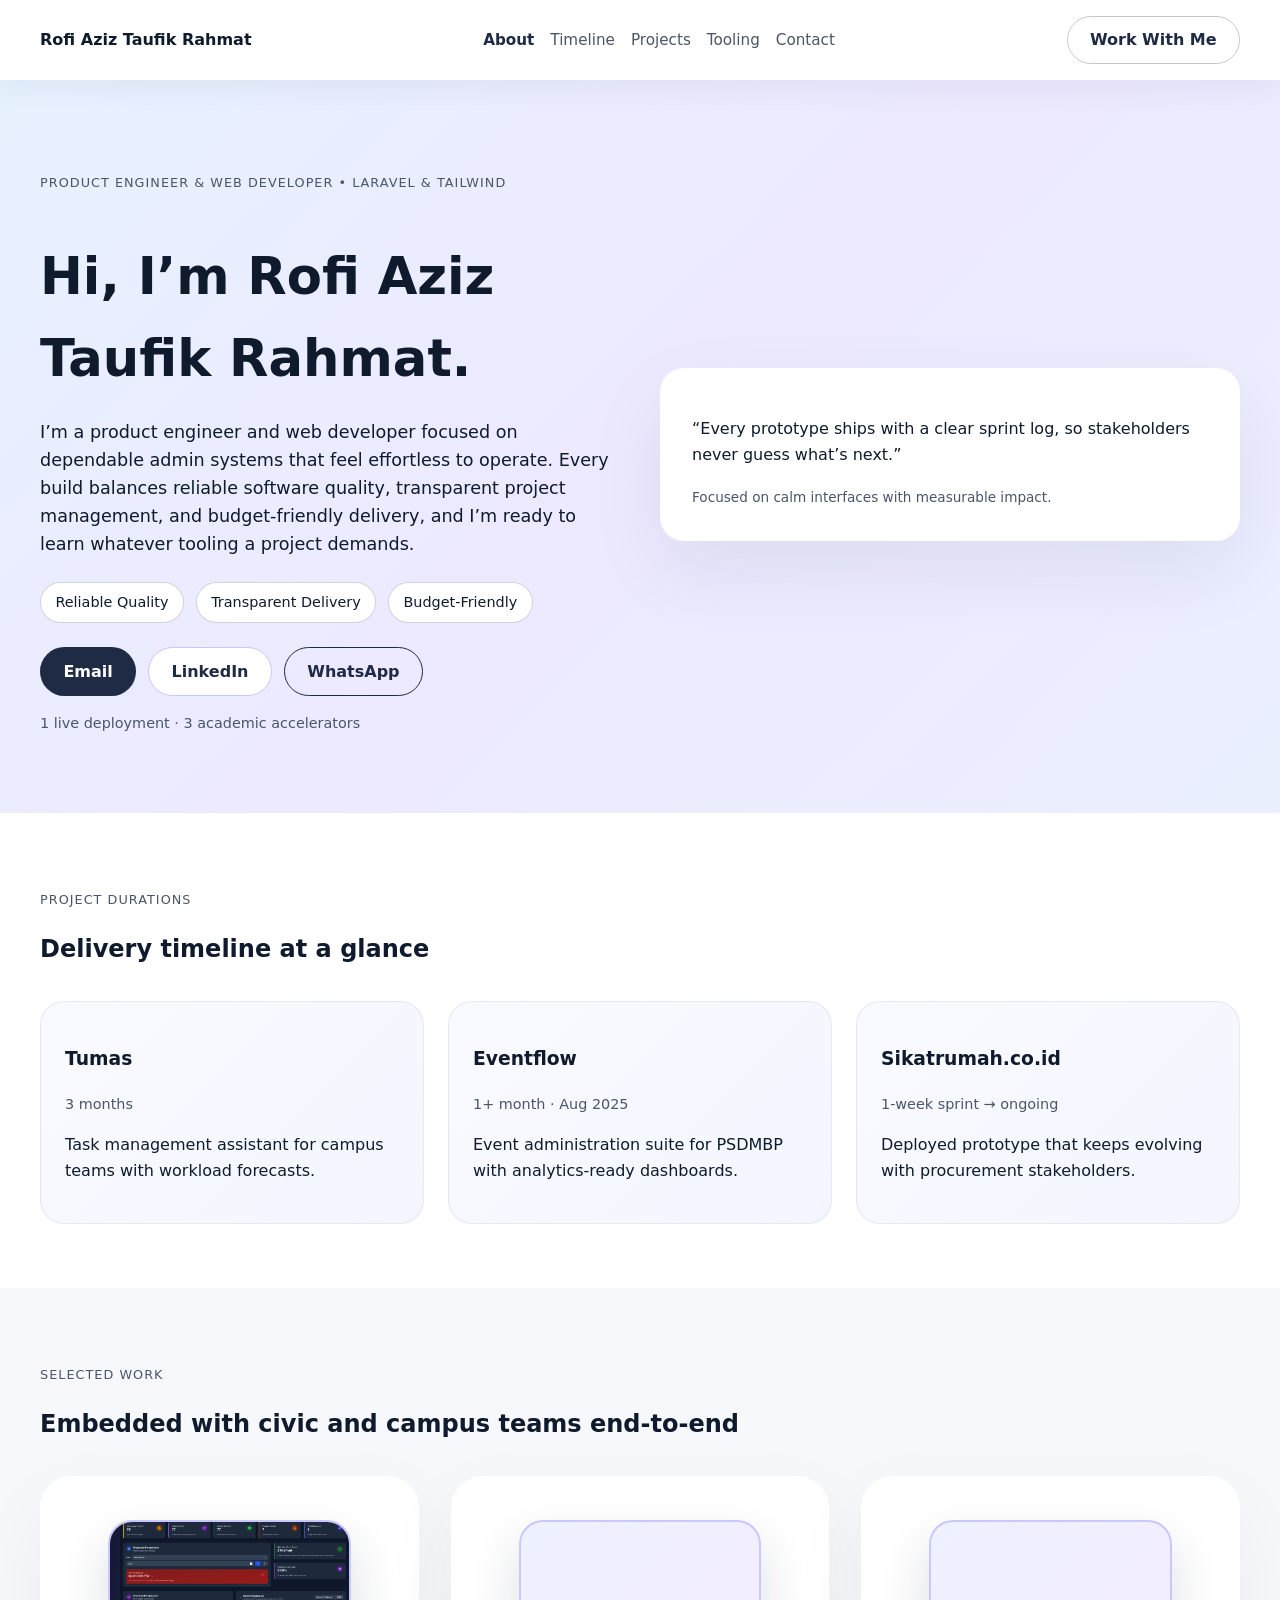
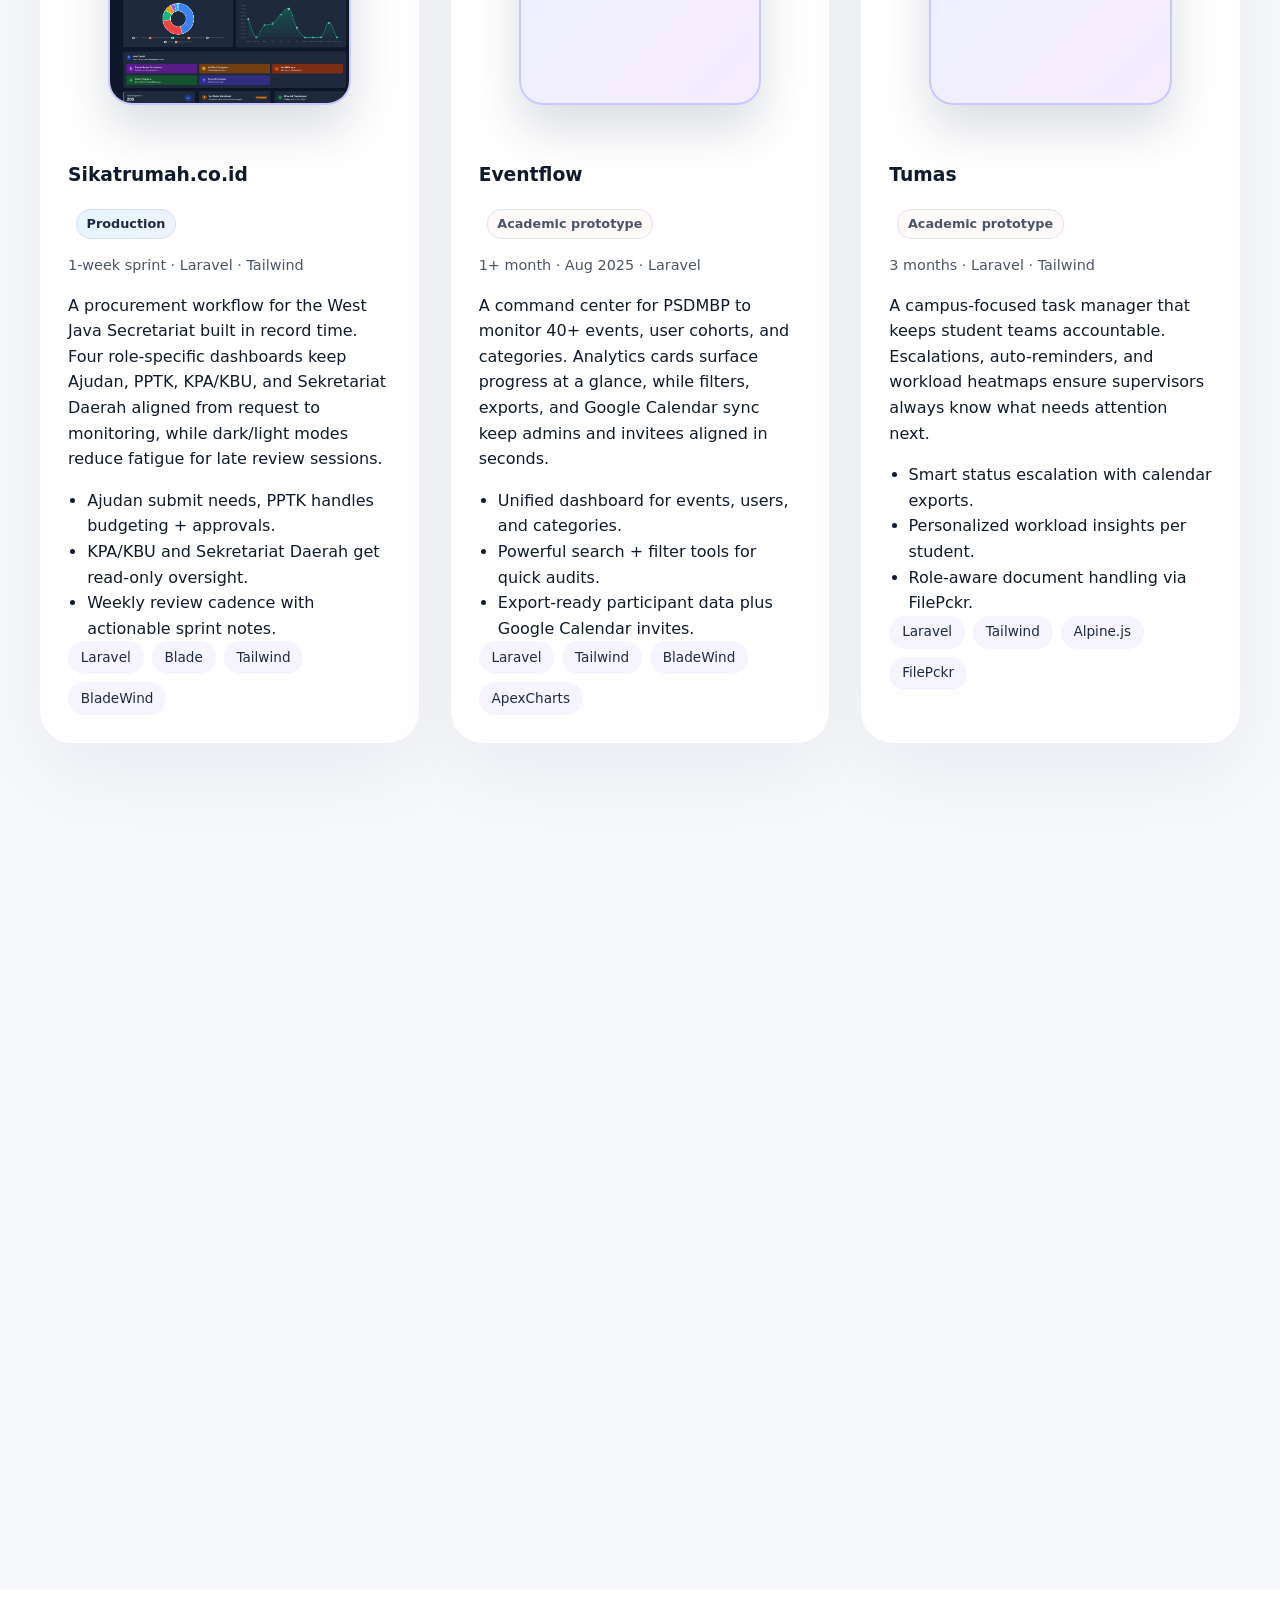
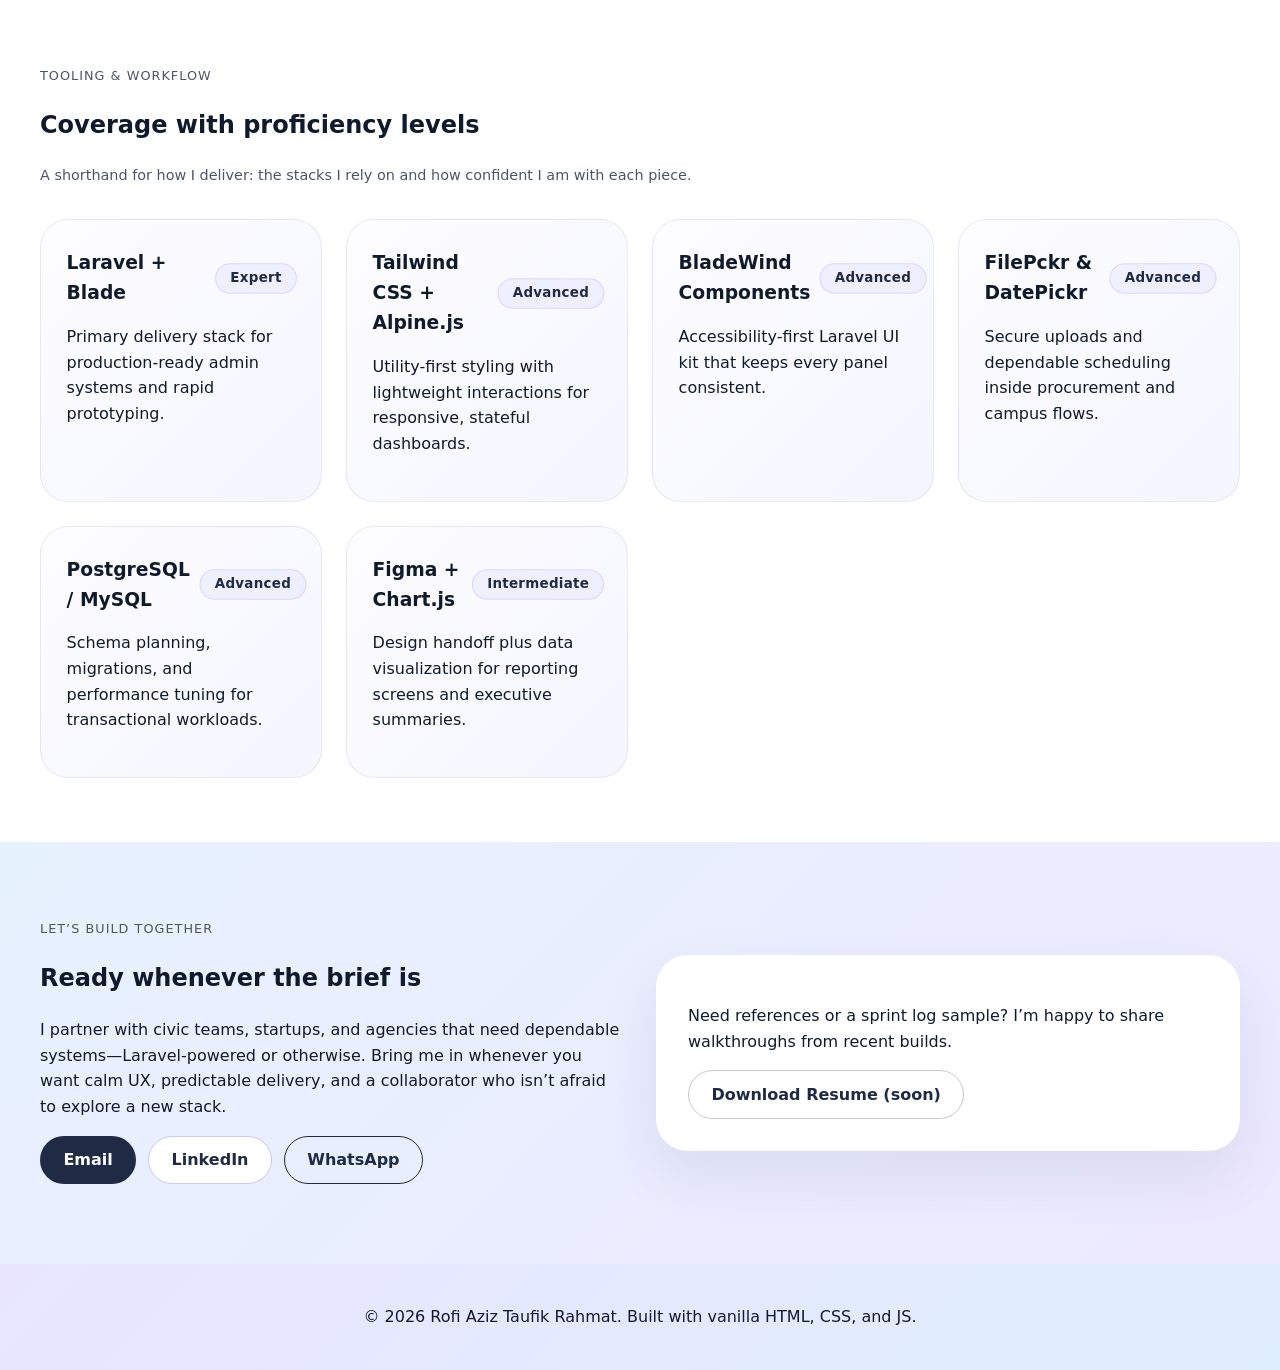
==== index.html @ 77cdb07a "chore: initial site commit (static portfolio)" ====
<!DOCTYPE html>
<html lang="en">
  <head>
    <meta charset="UTF-8" />
    <meta name="viewport" content="width=device-width, initial-scale=1.0" />
    <meta
      name="description"
      content="Rofi Aziz Taufik Rahmat builds reliable Laravel-based admin systems with transparent project management and budget-friendly delivery."
    />
    <meta
      property="og:title"
      content="Rofi Aziz Taufik Rahmat | Product Engineer"
    />
    <meta
      property="og:description"
      content="Reliable software quality, transparent project management, and budget-friendly delivery."
    />
    <meta property="og:type" content="website" />
    <title>Rofi Aziz Taufik Rahmat | Product Engineer</title>
    <link rel="stylesheet" href="styles/main.css" />
    <!-- Inline SVG favicon to avoid 404s and provide a small branded icon -->
    <link
      rel="icon"
      href="data:image/svg+xml,%3Csvg xmlns='http://www.w3.org/2000/svg' viewBox='0 0 100 100'%3E%3Crect fill='%23e7f2ff' width='100' height='100' rx='16'/%3E%3Ccircle cx='30' cy='30' r='12' fill='%23c8c6ff'/%3E%3Ccircle cx='70' cy='60' r='18' fill='%23f1fbff'/%3E%3C/svg%3E"
    />
  </head>
  <body>
    <div id="progress" aria-hidden="true"></div>
    <a class="skip-link" href="#about">Skip to content</a>
    <header class="site-header">
      <div class="container">
        <div class="logo">Rofi Aziz Taufik Rahmat</div>
        <nav class="nav" aria-label="Primary">
          <a href="#about">About</a>
          <a href="#timeline">Timeline</a>
          <a href="#projects">Projects</a>
          <a href="#tooling">Tooling</a>
          <a href="#contact">Contact</a>
        </nav>
        <a class="btn ghost" href="#contact">Work With Me</a>
      </div>
    </header>

    <main>
      <section id="about" class="hero">
        <div class="container hero__grid">
          <div>
            <p class="eyebrow">
              Product Engineer & Web Developer • Laravel & Tailwind
            </p>
            <h1>Hi, I’m Rofi Aziz Taufik Rahmat.</h1>
            <p class="lead">
              I’m a product engineer and web developer focused on dependable
              admin systems that feel effortless to operate. Every build
              balances reliable software quality, transparent project
              management, and budget-friendly delivery, and I’m ready to learn
              whatever tooling a project demands.
            </p>
            <div class="hero__badges" aria-label="Core value badges">
              <span>Reliable Quality</span>
              <span>Transparent Delivery</span>
              <span>Budget-Friendly</span>
            </div>
            <div class="cta-row">
              <a class="btn primary" href="mailto:rofiaziztaufikr@gmail.com"
                >Email</a
              >
              <a
                class="btn secondary"
                href="https://www.linkedin.com/in/rofi-aziz-taufik-rahmat-30b381306"
                target="_blank"
                rel="noreferrer"
                >LinkedIn</a
              >
              <a
                class="btn outline"
                href="https://wa.me/628882265329"
                target="_blank"
                rel="noreferrer"
                >WhatsApp</a
              >
            </div>
            <p class="micro">1 live deployment · 3 academic accelerators</p>
          </div>
          <div class="quote-card">
            <p>
              “Every prototype ships with a clear sprint log, so stakeholders
              never guess what’s next.”
            </p>
            <span class="quote-card__meta"
              >Focused on calm interfaces with measurable impact.</span
            >
          </div>
        </div>
      </section>

      <section id="timeline" class="timeline">
        <div class="container">
          <div class="section-heading">
            <p class="eyebrow">Project Durations</p>
            <h2>Delivery timeline at a glance</h2>
          </div>
          <div class="timeline__grid">
            <article class="reveal">
              <h3>Tumas</h3>
              <p class="meta">3 months</p>
              <p>
                Task management assistant for campus teams with workload
                forecasts.
              </p>
            </article>
            <article class="reveal">
              <h3>Eventflow</h3>
              <p class="meta">1+ month · Aug 2025</p>
              <p>
                Event administration suite for PSDMBP with analytics-ready
                dashboards.
              </p>
            </article>
            <article class="reveal">
              <h3>Sikatrumah.co.id</h3>
              <p class="meta">1-week sprint → ongoing</p>
              <p>
                Deployed prototype that keeps evolving with procurement
                stakeholders.
              </p>
            </article>
          </div>
        </div>
      </section>

      <section id="projects" class="projects">
        <div class="container">
          <div class="section-heading">
            <p class="eyebrow">Selected Work</p>
            <h2>Embedded with civic and campus teams end-to-end</h2>
          </div>

          <div class="projects__grid">
            <article class="project-card reveal">
              <a
                class="project-card__media-link"
                href="assets/dashboard_PPTK.png"
                data-filename="dashboard_PPTK.png"
                target="_blank"
                rel="noreferrer"
                aria-label="Open full Sikatrumah dashboard screenshot"
              >
                <figure class="project-card__media">
                  <img
                    loading="lazy"
                    decoding="async"
                    src="assets/dashboard_PPTK.png"
                    data-filename="dashboard_PPTK.png"
                    alt="Sikatrumah PPTK dashboard"
                  />
                </figure>
              </a>
              <div>
                <h3>Sikatrumah.co.id</h3>
                <span class="project__type project__type--prod"
                  >Production</span
                >
                <p class="meta">1-week sprint · Laravel · Tailwind</p>
                <p>
                  A procurement workflow for the West Java Secretariat built in
                  record time. Four role-specific dashboards keep Ajudan, PPTK,
                  KPA/KBU, and Sekretariat Daerah aligned from request to
                  monitoring, while dark/light modes reduce fatigue for late
                  review sessions.
                </p>
                <ul>
                  <li>
                    Ajudan submit needs, PPTK handles budgeting + approvals.
                  </li>
                  <li>
                    KPA/KBU and Sekretariat Daerah get read-only oversight.
                  </li>
                  <li>Weekly review cadence with actionable sprint notes.</li>
                </ul>
                <div class="badge-row" aria-label="Tech stack">
                  <span>Laravel</span>
                  <span>Blade</span>
                  <span>Tailwind</span>
                  <span>BladeWind</span>
                </div>
              </div>
            </article>

            <article class="project-card reveal">
              <a
                class="project-card__media-link"
                href="assets/dashboard_event_management.png"
                data-filename="dashboard_event_management.png"
                target="_blank"
                rel="noreferrer"
                aria-label="Open full Eventflow dashboard screenshot"
              >
                <figure class="project-card__media">
                  <img
                    loading="lazy"
                    decoding="async"
                    src="assets/dashboard_event_management.png"
                    data-filename="dashboard_event_management.png"
                    alt="Eventflow management dashboard"
                  />
                </figure>
              </a>
              <div>
                <h3>Eventflow</h3>
                <span class="project__type project__type--academic"
                  >Academic prototype</span
                >
                <p class="meta">1+ month · Aug 2025 · Laravel</p>
                <p>
                  A command center for PSDMBP to monitor 40+ events, user
                  cohorts, and categories. Analytics cards surface progress at a
                  glance, while filters, exports, and Google Calendar sync keep
                  admins and invitees aligned in seconds.
                </p>
                <ul>
                  <li>Unified dashboard for events, users, and categories.</li>
                  <li>Powerful search + filter tools for quick audits.</li>
                  <li>
                    Export-ready participant data plus Google Calendar invites.
                  </li>
                </ul>
                <div class="badge-row" aria-label="Tech stack">
                  <span>Laravel</span>
                  <span>Tailwind</span>
                  <span>BladeWind</span>
                  <span>ApexCharts</span>
                </div>
              </div>
            </article>

            <article class="project-card reveal">
              <a
                class="project-card__media-link"
                href="assets/dashboard_tumas.png"
                data-filename="dashboard_tumas.png"
                target="_blank"
                rel="noreferrer"
                aria-label="Open full Tumas board screenshot"
              >
                <figure class="project-card__media">
                  <img
                    loading="lazy"
                    decoding="async"
                    src="assets/dashboard_tumas.png"
                    data-filename="dashboard_tumas.png"
                    alt="Tumas task board"
                  />
                </figure>
              </a>
              <div>
                <h3>Tumas</h3>
                <span class="project__type project__type--academic"
                  >Academic prototype</span
                >
                <p class="meta">3 months · Laravel · Tailwind</p>
                <p>
                  A campus-focused task manager that keeps student teams
                  accountable. Escalations, auto-reminders, and workload
                  heatmaps ensure supervisors always know what needs attention
                  next.
                </p>
                <ul>
                  <li>Smart status escalation with calendar exports.</li>
                  <li>Personalized workload insights per student.</li>
                  <li>Role-aware document handling via FilePckr.</li>
                </ul>
                <div class="badge-row" aria-label="Tech stack">
                  <span>Laravel</span>
                  <span>Tailwind</span>
                  <span>Alpine.js</span>
                  <span>FilePckr</span>
                </div>
              </div>
            </article>

            <article class="project-card reveal">
              <a
                class="project-card__media-link"
                href="assets/halaman-home-Kaloriku.png"
                data-filename="halaman-home-Kaloriku.png"
                target="_blank"
                rel="noreferrer"
                aria-label="Open full Kaloriku overview screenshot"
              >
                <figure class="project-card__media">
                  <img
                    loading="lazy"
                    decoding="async"
                    src="assets/halaman-home-Kaloriku.png"
                    data-filename="halaman-home-Kaloriku.png"
                    alt="Kaloriku intake overview"
                  />
                </figure>
              </a>
              <div>
                <h3>Kaloriku</h3>
                <span class="project__type project__type--academic"
                  >Academic prototype</span
                >
                <p class="meta">Academic prototype · Bootstrap</p>
                <p>
                  A lightweight calorie tracker dedicated to student athletes.
                  Charts, quick searches, and offline-first logging make
                  nutrition reviews easier after every training session.
                </p>
                <ul>
                  <li>Macro trends visualized with Chart.js.</li>
                  <li>Fast lookup + suggestions for common meals.</li>
                  <li>Offline capture that syncs when reconnected.</li>
                </ul>
                <div class="badge-row" aria-label="Tech stack">
                  <span>Bootstrap</span>
                  <span>Chart.js</span>
                  <span>Laravel API</span>
                </div>
              </div>
            </article>
          </div>
        </div>
      </section>

      <section id="tooling" class="skills">
        <div class="container">
          <div class="section-heading">
            <p class="eyebrow">Tooling & Workflow</p>
            <h2>Coverage with proficiency levels</h2>
            <p class="meta">
              A shorthand for how I deliver: the stacks I rely on and how
              confident I am with each piece.
            </p>
          </div>
          <div class="skills__grid">
            <article class="skill-card">
              <div class="skill-card__header">
                <h3>Laravel + Blade</h3>
                <span class="skill-card__level" aria-label="Proficiency: Expert"
                  >Expert</span
                >
              </div>
              <p>
                Primary delivery stack for production-ready admin systems and
                rapid prototyping.
              </p>
            </article>
            <article class="skill-card">
              <div class="skill-card__header">
                <h3>Tailwind CSS + Alpine.js</h3>
                <span
                  class="skill-card__level"
                  aria-label="Proficiency: Advanced"
                  >Advanced</span
                >
              </div>
              <p>
                Utility-first styling with lightweight interactions for
                responsive, stateful dashboards.
              </p>
            </article>
            <article class="skill-card">
              <div class="skill-card__header">
                <h3>BladeWind Components</h3>
                <span
                  class="skill-card__level"
                  aria-label="Proficiency: Advanced"
                  >Advanced</span
                >
              </div>
              <p>
                Accessibility-first Laravel UI kit that keeps every panel
                consistent.
              </p>
            </article>
            <article class="skill-card">
              <div class="skill-card__header">
                <h3>FilePckr & DatePickr</h3>
                <span
                  class="skill-card__level"
                  aria-label="Proficiency: Advanced"
                  >Advanced</span
                >
              </div>
              <p>
                Secure uploads and dependable scheduling inside procurement and
                campus flows.
              </p>
            </article>
            <article class="skill-card">
              <div class="skill-card__header">
                <h3>PostgreSQL / MySQL</h3>
                <span
                  class="skill-card__level"
                  aria-label="Proficiency: Advanced"
                  >Advanced</span
                >
              </div>
              <p>
                Schema planning, migrations, and performance tuning for
                transactional workloads.
              </p>
            </article>
            <article class="skill-card">
              <div class="skill-card__header">
                <h3>Figma + Chart.js</h3>
                <span
                  class="skill-card__level"
                  aria-label="Proficiency: Intermediate"
                  >Intermediate</span
                >
              </div>
              <p>
                Design handoff plus data visualization for reporting screens and
                executive summaries.
              </p>
            </article>
          </div>
        </div>
      </section>

      <section id="contact" class="contact">
        <div class="container contact__grid">
          <div>
            <p class="eyebrow">Let’s build together</p>
            <h2>Ready whenever the brief is</h2>
            <p>
              I partner with civic teams, startups, and agencies that need
              dependable systems—Laravel-powered or otherwise. Bring me in
              whenever you want calm UX, predictable delivery, and a
              collaborator who isn’t afraid to explore a new stack.
            </p>
            <div class="cta-row">
              <a class="btn primary" href="mailto:rofiaziztaufikr@gmail.com"
                >Email</a
              >
              <a
                class="btn secondary"
                href="https://www.linkedin.com/in/rofi-aziz-taufik-rahmat-30b381306"
                target="_blank"
                rel="noreferrer"
                >LinkedIn</a
              >
              <a
                class="btn outline"
                href="https://wa.me/628882265329"
                target="_blank"
                rel="noreferrer"
                >WhatsApp</a
              >
            </div>
          </div>
          <div class="contact__card">
            <p>
              Need references or a sprint log sample? I’m happy to share
              walkthroughs from recent builds.
            </p>
            <a class="btn ghost" href="#">Download Resume (soon)</a>
          </div>
        </div>
      </section>
    </main>

    <footer class="site-footer">
      <div class="container">
        <p>
          © <span id="year"></span> Rofi Aziz Taufik Rahmat. Built with vanilla
          HTML, CSS, and JS.
        </p>
      </div>
    </footer>

    <script src="scripts/main.js" type="module"></script>
  </body>
</html>
---- styles/main.css ----
:root {
  color-scheme: light;
  --bg-body: #f7f8fc;
  --bg-hero: linear-gradient(135deg, #e7f2ff 0%, #ede9ff 100%);
  --bg-footer: linear-gradient(135deg, #e9e5ff 0%, #dfeeff 100%);
  --text-default: #0f1b2d;
  --text-muted: #4a5568;
  --lavender: #c8c6ff;
  --navy: #1f2a44;
  --shadow-frame: 0 24px 48px rgba(33, 44, 77, 0.16);
}

* {
  box-sizing: border-box;
}

body {
  margin: 0;
  font-family: "Inter", "Segoe UI", system-ui, -apple-system, BlinkMacSystemFont,
    sans-serif;
  background: var(--bg-body);
  color: var(--text-default);
  line-height: 1.6;
}

img {
  max-width: 100%;
  display: block;
}

.skip-link {
  position: absolute;
  left: -999px;
  top: auto;
  padding: 0.5rem 1rem;
  background: var(--navy);
  color: #fff;
  border-radius: 999px;
  z-index: 1000;
}

.skip-link:focus {
  left: 1rem;
  top: 1rem;
}

.container {
  width: min(1200px, calc(100% - 48px));
  margin: 0 auto;
}

.site-header {
  position: sticky;
  top: 0;
  background: rgba(255, 255, 255, 0.95);
  backdrop-filter: blur(12px);
  box-shadow: 0 10px 30px rgba(15, 27, 45, 0.05);
  z-index: 10;
}

.site-header .container {
  display: flex;
  align-items: center;
  justify-content: space-between;
  padding: 1rem 0;
  gap: 1rem;
}

.logo {
  font-weight: 600;
}

.nav {
  display: flex;
  gap: 1rem;
  flex-wrap: wrap;
}

.nav a {
  color: var(--text-muted);
  text-decoration: none;
  font-size: 0.95rem;
}

.nav a.active {
  color: var(--navy);
  font-weight: 600;
}

.btn {
  display: inline-flex;
  align-items: center;
  justify-content: center;
  padding: 0.65rem 1.4rem;
  border-radius: 999px;
  border: 1px solid transparent;
  text-decoration: none;
  font-weight: 600;
  transition: transform 0.2s ease, box-shadow 0.2s ease;
}

.btn:hover {
  transform: translateY(-1px);
}

/* CTA ripple */
.btn {
  position: relative;
  overflow: hidden;
}
.btn .ripple {
  position: absolute;
  border-radius: 50%;
  transform: scale(0);
  background: rgba(255, 255, 255, 0.35);
  animation: ripple 400ms linear;
  pointer-events: none;
}
@keyframes ripple {
  to {
    transform: scale(6);
    opacity: 0;
  }
}

.btn.primary {
  background: var(--navy);
  color: #fff;
}

.btn.secondary {
  background: #fff;
  color: var(--navy);
  border-color: var(--lavender);
}

.btn.outline {
  border-color: var(--navy);
  color: var(--navy);
  background: transparent;
}

.btn.ghost {
  border-color: rgba(31, 42, 68, 0.25);
  color: var(--navy);
  background: transparent;
}

.hero {
  background: var(--bg-hero);
  padding: 5rem 0 4rem;
}

.hero {
  background: linear-gradient(
    135deg,
    #e7f2ff 0%,
    #ede9ff 25%,
    #e8f7ff 75%,
    #ede9ff 100%
  );
  background-size: 200% 200%;
  animation: none;
}

.hero__grid {
  display: grid;
  grid-template-columns: repeat(auto-fit, minmax(280px, 1fr));
  gap: 2.5rem;
  align-items: center;
}

.hero {
  position: relative; /* stacking context for hero background */
  overflow: hidden;
}
.hero .container {
  position: relative; /* ensure hero content sits above background */
  z-index: 1;
}

/* Respect reduced motion preference */
@media (prefers-reduced-motion: reduce) {
  .hero {
    animation: none;
  }
}

/* Reduced motion preferences: minimize cost on focus/hover animations */
@media (prefers-reduced-motion: reduce) {
  .btn {
    transition: none !important;
  }
  .btn .ripple {
    display: none !important;
  }
  .reveal {
    transition: none !important;
    opacity: 1 !important;
    transform: none !important;
  }
}

.eyebrow {
  text-transform: uppercase;
  letter-spacing: 0.08em;
  font-size: 0.8rem;
  color: var(--text-muted);
}

h1 {
  font-size: clamp(2.5rem, 4vw, 3.5rem);
  margin-bottom: 0.5rem;
}

.lead {
  font-size: 1.1rem;
  margin-bottom: 1.5rem;
}

.hero__badges {
  display: flex;
  gap: 0.75rem;
  flex-wrap: wrap;
  margin-bottom: 1.5rem;
}

.hero__badges span {
  border: 1px solid rgba(31, 42, 68, 0.2);
  border-radius: 999px;
  padding: 0.5rem 0.9rem;
  font-size: 0.9rem;
  background: #fff;
}

/* Badge shimmer */
.hero__badges span:hover {
  position: relative;
  overflow: hidden;
}
@keyframes shimmer {
  0% {
    background-position: -200% 0;
  }
  100% {
    background-position: 200% 0;
  }
}
.hero__badges span::after {
  content: "";
  position: absolute;
  inset: 0;
  background: linear-gradient(
    90deg,
    rgba(255, 255, 255, 0) 0%,
    rgba(255, 255, 255, 0.5) 50%,
    rgba(255, 255, 255, 0) 100%
  );
  background-size: 200% 200%;
  animation: none;
  opacity: 0;
}
.hero__badges span:hover::after {
  opacity: 1;
  animation: shimmer 1.2s linear forwards;
}

.cta-row {
  display: flex;
  flex-wrap: wrap;
  gap: 0.75rem;
  margin-bottom: 1rem;
}

.micro {
  font-size: 0.9rem;
  color: var(--text-muted);
}

.quote-card {
  background: #fff;
  padding: 2rem;
  border-radius: 24px;
  box-shadow: 0 30px 80px rgba(15, 27, 45, 0.07);
}

.quote-card__meta {
  font-size: 0.85rem;
  color: var(--text-muted);
}

section {
  padding: 4rem 0;
}

.section-heading {
  margin-bottom: 2rem;
}

.timeline {
  background: #fff;
}

.timeline__grid {
  display: grid;
  grid-template-columns: repeat(auto-fit, minmax(220px, 1fr));
  gap: 1.5rem;
}

.timeline__grid article {
  border: 1px solid rgba(31, 42, 68, 0.08);
  border-radius: 24px;
  padding: 1.5rem;
  background: linear-gradient(135deg, #f9faff 0%, #f3f6ff 100%);
}

/* reveal animation for timeline and other sections */
.reveal {
  opacity: 0;
  transform: translateY(20px);
  transition: opacity 500ms ease, transform 500ms ease;
}
.reveal.is-visible {
  opacity: 1;
  transform: translateY(0);
}

.meta {
  color: var(--text-muted);
  font-size: 0.9rem;
}

.projects__grid {
  display: grid;
  grid-template-columns: repeat(auto-fit, minmax(320px, 1fr));
  gap: 2rem;
}

.project-card {
  background: #fff;
  border-radius: 32px;
  padding: 1.75rem;
  display: flex;
  flex-direction: column;
  gap: 1.25rem;
  box-shadow: 0 30px 80px rgba(15, 27, 45, 0.05);
}
.project-card:hover {
  box-shadow: 0 40px 120px rgba(15, 27, 45, 0.08);
}

/* reveal animation for project cards — reveal strictly one-by-one (sequential) */
.project-card {
  opacity: 0;
  transform: translateY(20px) scale(0.996);
  transition: opacity 500ms ease, transform 500ms ease;
}
.project-card.is-visible {
  opacity: 1;
  transform: translateY(0) scale(1);
}

@media (prefers-reduced-motion: reduce) {
  .project-card {
    transition: none !important;
    transform: none !important;
    opacity: 1 !important;
  }
}

.project-card__media-link {
  display: block;
  text-decoration: none;
}

.project-card__media-link:focus-visible {
  outline: 2px solid var(--navy);
  border-radius: 28px;
  outline-offset: 6px;
}

.project-card__media {
  position: relative;
  padding-top: 56.25%;
  border-radius: 24px;
  overflow: hidden;
  border: 2px solid rgba(200, 198, 255, 0.95);
  box-shadow: var(--shadow-frame);
  background: linear-gradient(135deg, #edf1ff 0%, #f5ecff 100%);
}

/* Project type label */
.project__type {
  display: inline-block;
  font-size: 0.8rem;
  color: var(--navy);
  background: #f6f5ff;
  border: 1px solid rgba(200, 198, 255, 0.5);
  padding: 0.25rem 0.6rem;
  border-radius: 999px;
  margin-left: 0.5rem;
  font-weight: 600;
}
.project__type--prod {
  background: linear-gradient(90deg, #e6f5ff, #eef3ff);
  color: var(--navy);
}
.project__type--academic {
  background: linear-gradient(90deg, #fffaf8, #fffaf8);
  color: var(--text-muted);
}

.project-card__media img {
  position: absolute;
  inset: 0;
  width: 100%;
  height: 100%;
  object-fit: cover;
  transition: transform 300ms cubic-bezier(0.2, 0.8, 0.2, 1);
}
.project-card__media img.is-loaded {
  opacity: 1;
}
.project-card__media img.is-fallback {
  filter: saturate(0.6) contrast(1.02);
  opacity: 0.95;
}
.project-card__media img {
  transition: opacity 300ms ease, transform 300ms cubic-bezier(0.2, 0.8, 0.2, 1);
  opacity: 0;
}
.project-card__media img.is-loaded {
  opacity: 1;
}

/* screenshot hover parallax */
.project-card:hover .project-card__media img {
  transform: translateY(-3px) scale(1.01);
  transition: transform 200ms cubic-bezier(0.2, 0.8, 0.2, 1);
}

.project-card ul {
  padding-left: 1.2rem;
  margin: 0;
}

.badge-row {
  display: flex;
  flex-wrap: wrap;
  gap: 0.5rem;
}

.badge-row span {
  font-size: 0.85rem;
  padding: 0.35rem 0.8rem;
  border-radius: 999px;
  background: #f5f4ff;
  color: var(--navy);
}

.skills {
  background: #fff;
}

.skills__grid {
  display: grid;
  grid-template-columns: repeat(auto-fit, minmax(240px, 1fr));
  gap: 1.5rem;
}

.skill-card {
  border-radius: 28px;
  padding: 1.75rem 1.6rem;
  background: linear-gradient(135deg, #fdfdff 0%, #f4f5ff 100%);
  border: 1px solid rgba(31, 42, 68, 0.08);
  position: relative;
  overflow: hidden;
  min-height: 180px;
}

/* skill card pop on scroll */
.skill-card {
  opacity: 0;
  transform: translateY(10px) scale(0.996);
  transition: opacity 500ms ease, transform 500ms ease;
}
.skill-card.is-visible {
  opacity: 1;
  transform: translateY(0) scale(1);
}

.skill-card__header {
  display: flex;
  align-items: center;
  justify-content: space-between;
  gap: 0.75rem;
  margin-bottom: 0.75rem;
}

.skill-card h3 {
  margin: 0;
}

.skill-card__level {
  background: rgba(200, 198, 255, 0.2);
  border: 1px solid rgba(200, 198, 255, 0.6);
  border-radius: 999px;
  padding: 0.2rem 0.85rem;
  font-size: 0.8rem;
  font-weight: 600;
  color: var(--navy);
  letter-spacing: 0.02em;
}
.skill-card__level {
  transition: transform 300ms cubic-bezier(0.2, 0.8, 0.2, 1);
}
.skill-card.is-visible .skill-card__level {
  transform: scale(1.05);
}
.skill-card__level {
  letter-spacing: 0.02em;
}

.contact {
  background: var(--bg-hero);
}

.contact__grid {
  display: grid;
  grid-template-columns: repeat(auto-fit, minmax(280px, 1fr));
  gap: 2rem;
  align-items: center;
}

.contact__card {
  background: #fff;
  border-radius: 32px;
  padding: 2rem;
  box-shadow: 0 25px 60px rgba(15, 27, 45, 0.08);
}

.site-footer {
  background: var(--bg-footer);
  padding: 1.5rem 0;
  text-align: center;
}

/* progress bar */
#progress {
  height: 4px;
  background: linear-gradient(90deg, #b7c9ff, #e6f5ff);
  position: fixed;
  top: 0;
  left: 0;
  width: 0%;
  z-index: 9999;
}

@media (max-width: 768px) {
  .site-header .container {
    flex-direction: column;
  }

  .nav {
    justify-content: center;
  }
}
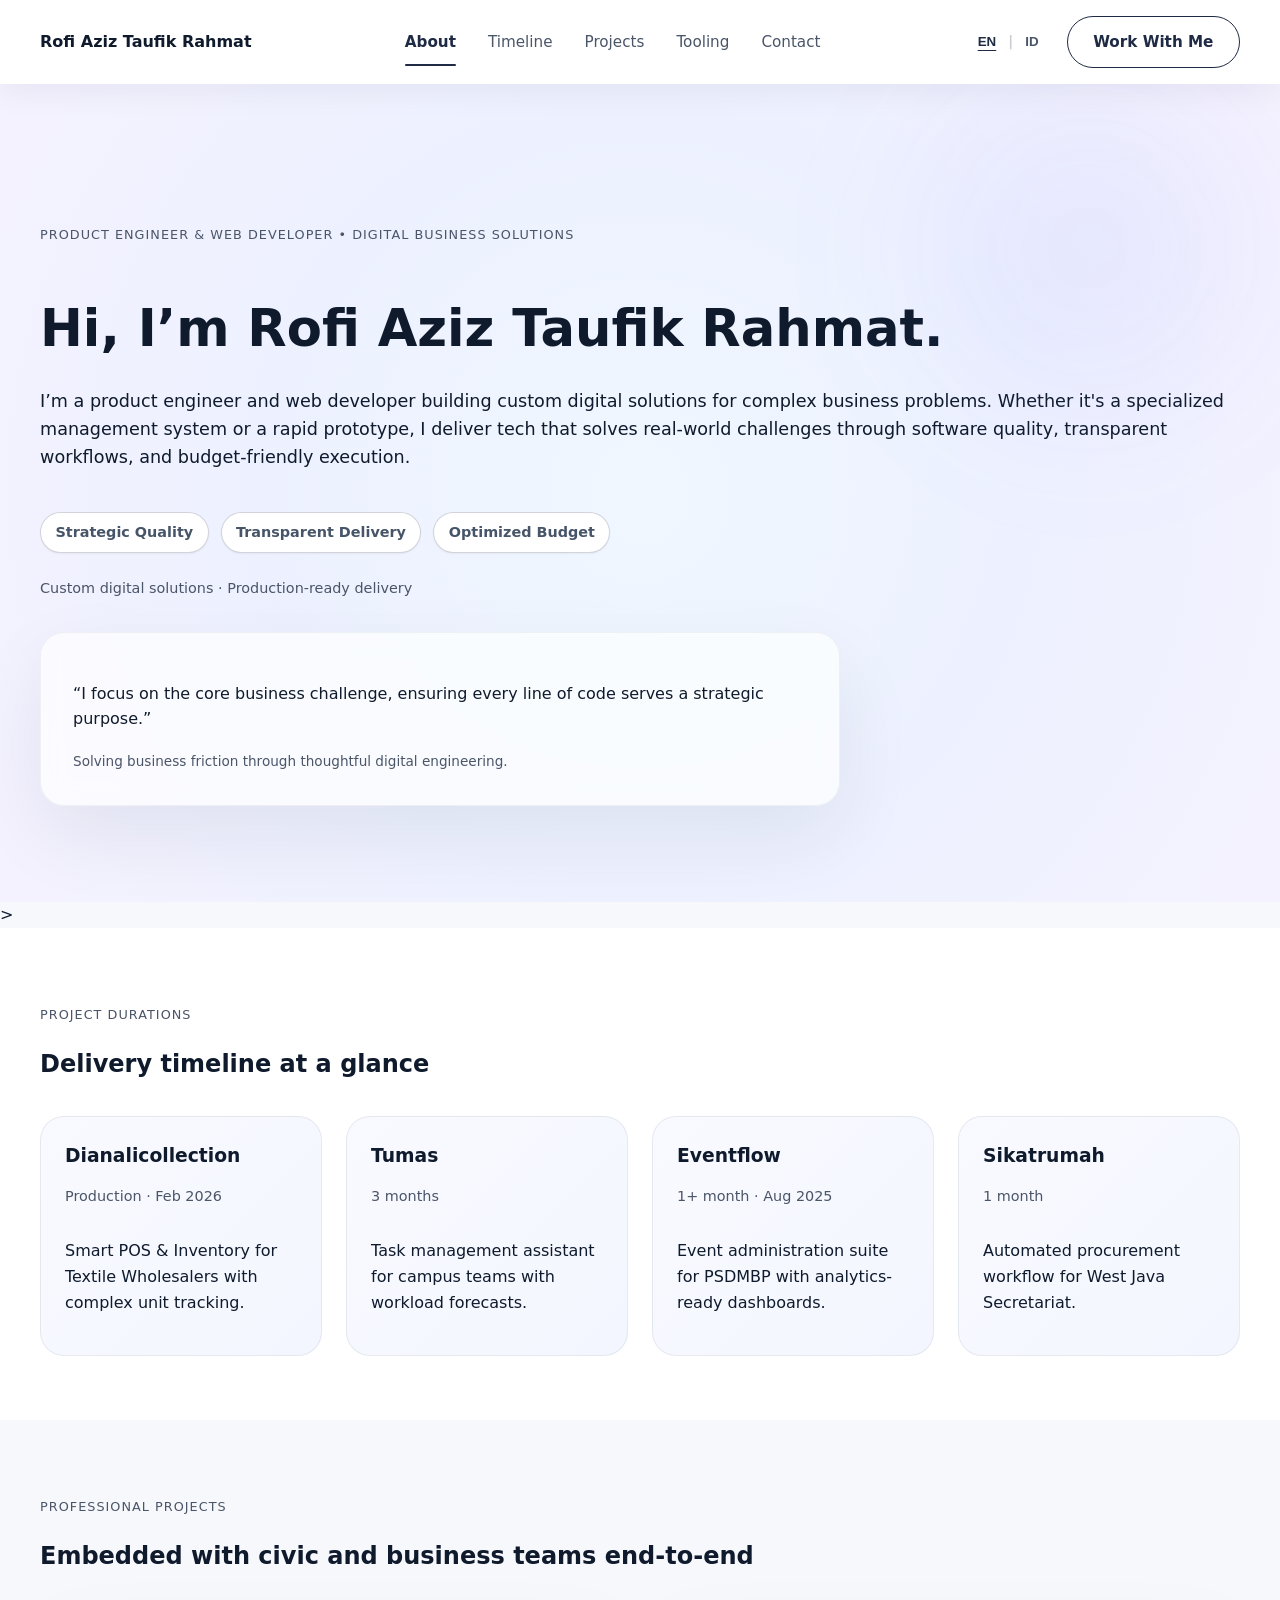
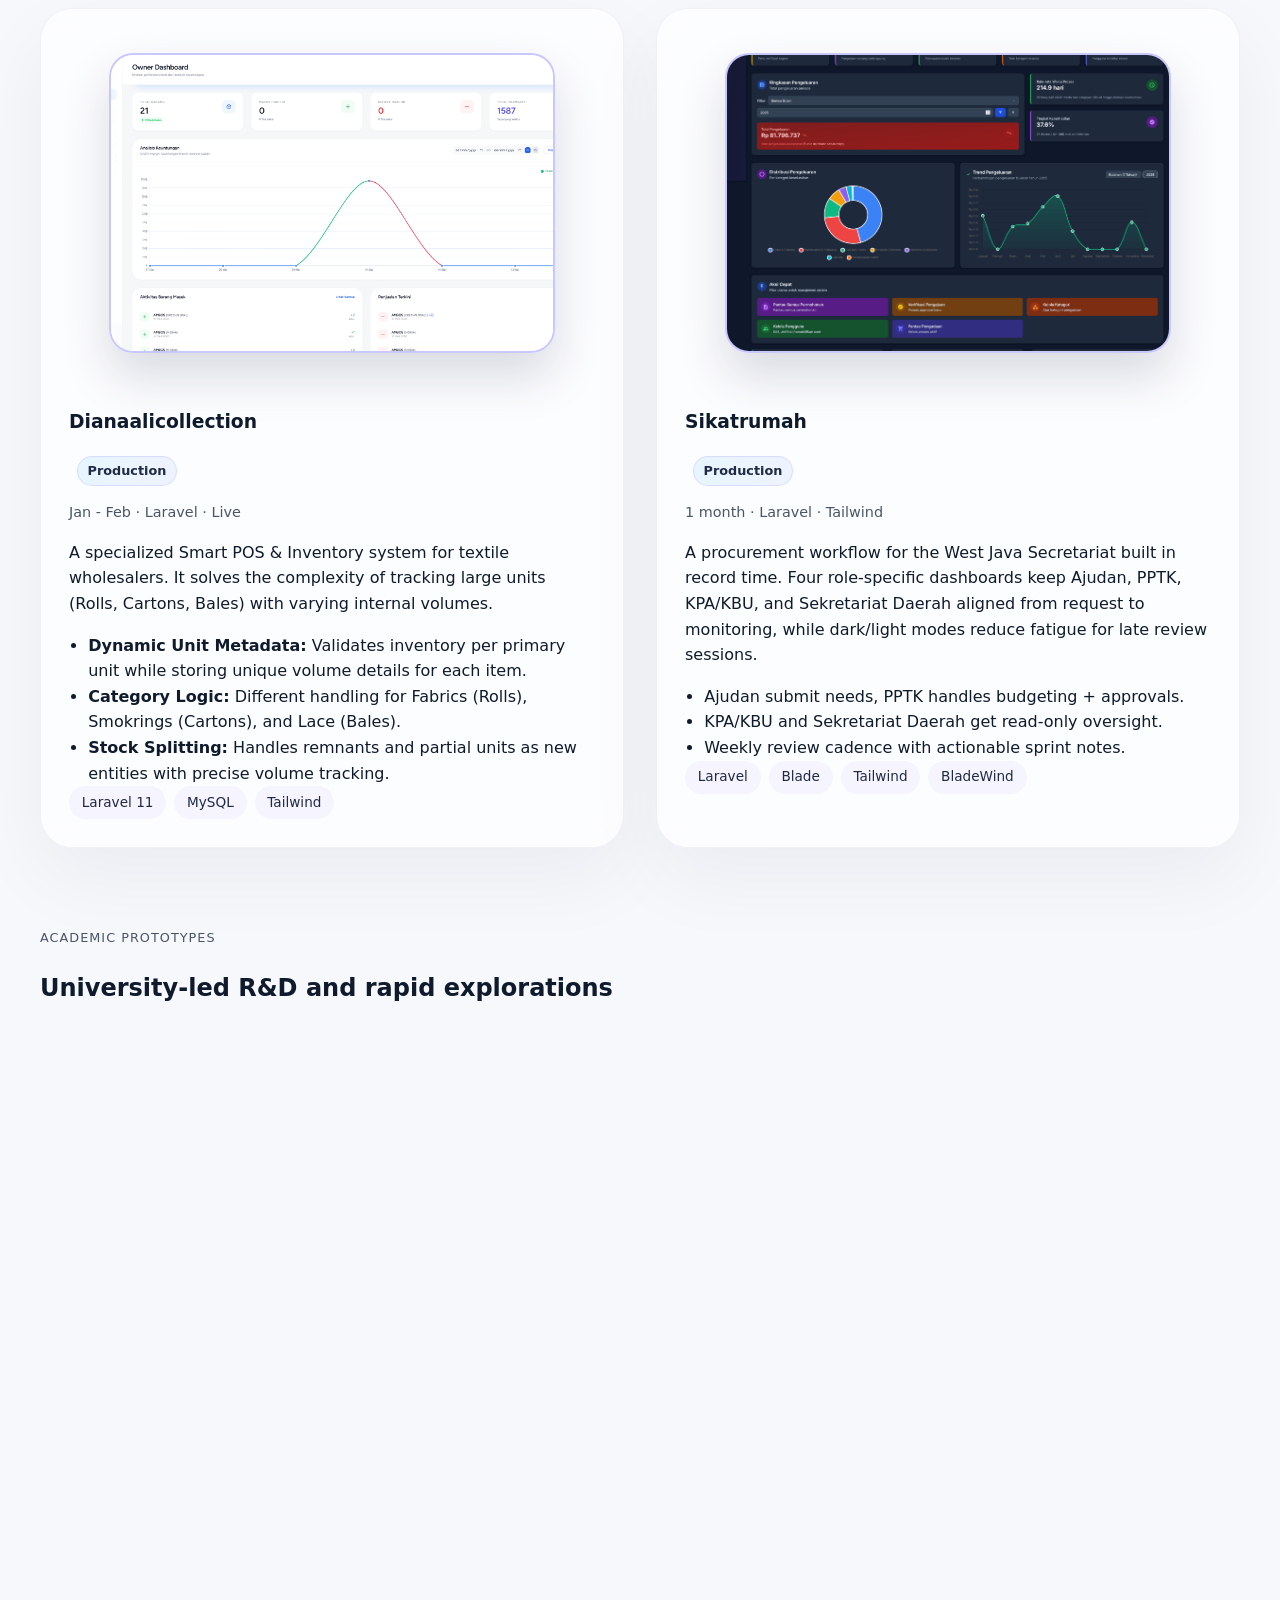
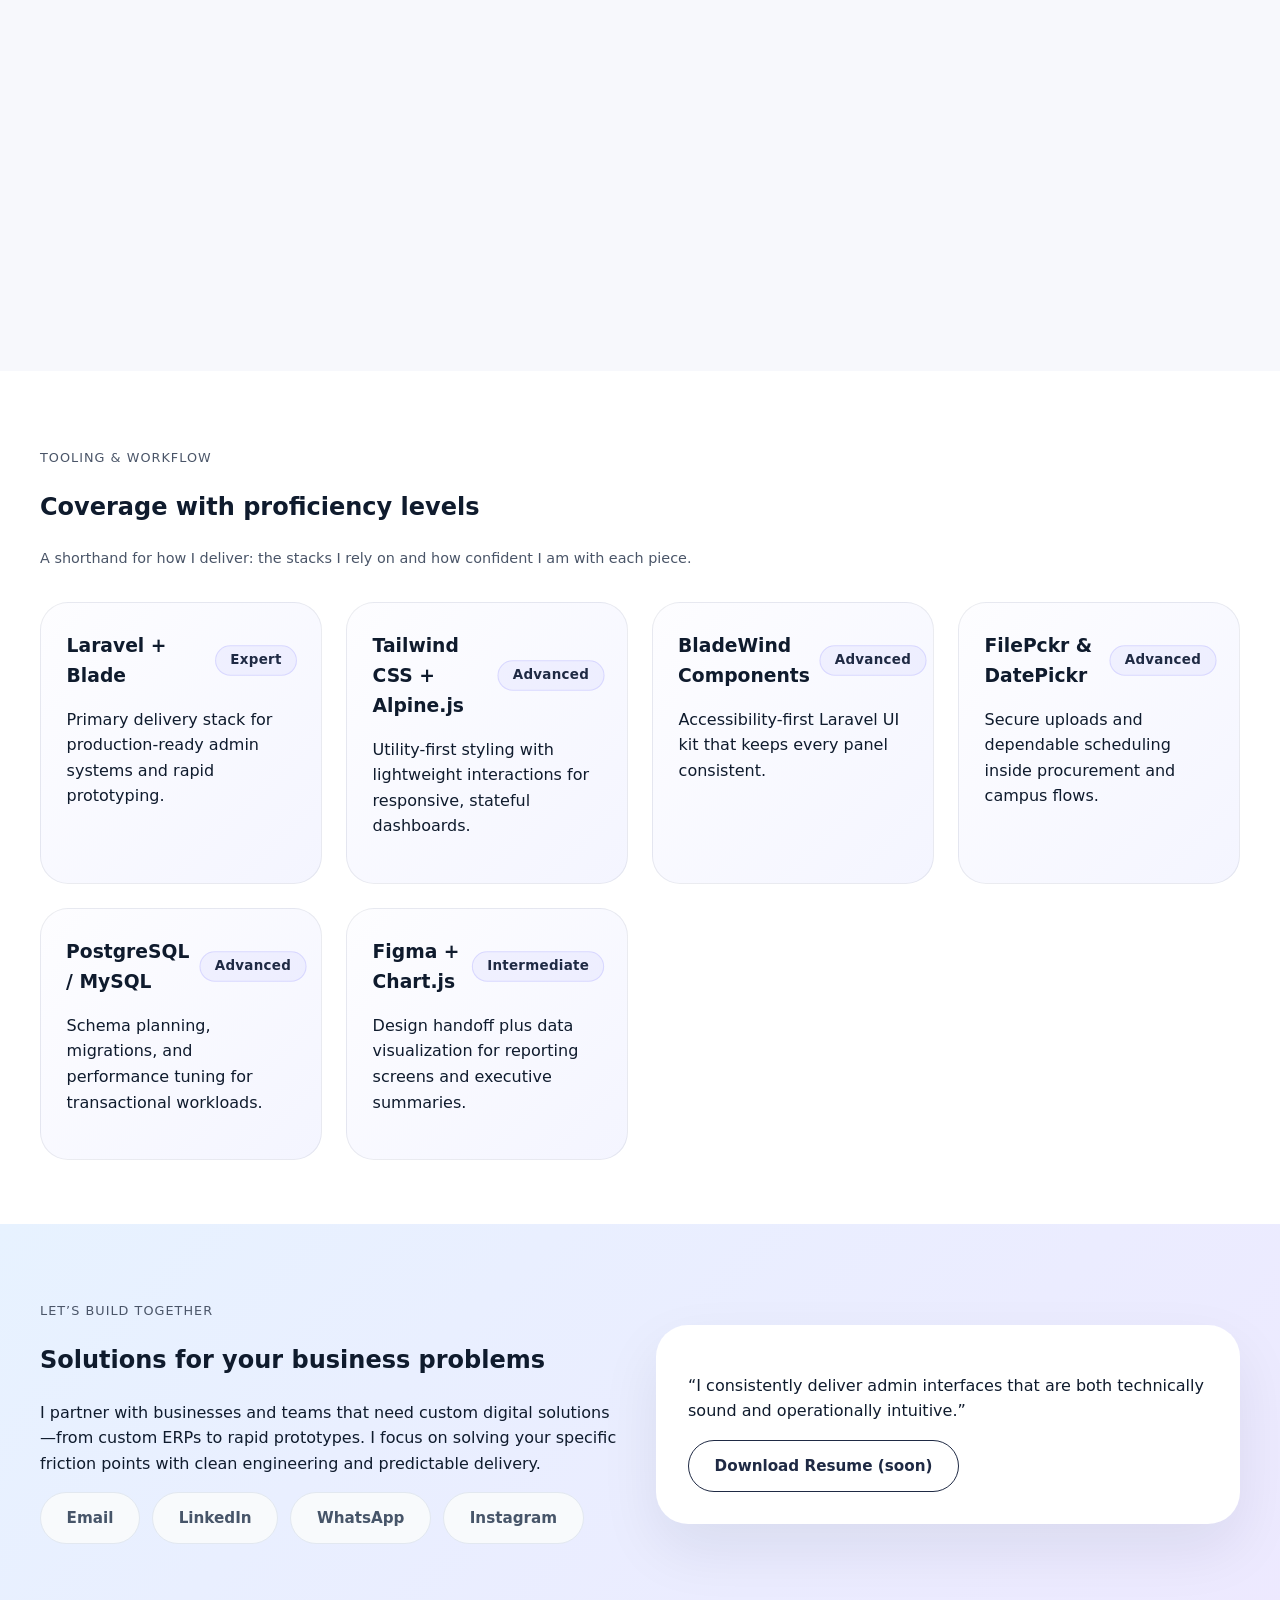
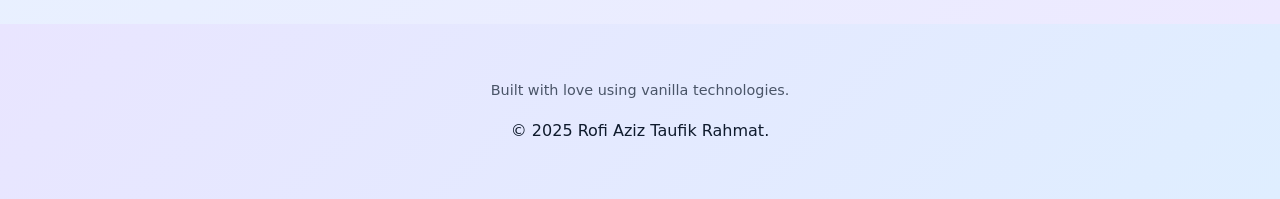
==== commit 4e77764e: "update project and some styles" ====
--- a/index.html
+++ b/index.html
@@ -1,4 +1,4 @@
-<!DOCTYPE html>
+<!doctype html>
 <html lang="en">
   <head>
     <meta charset="UTF-8" />
@@ -25,19 +25,51 @@
     />
   </head>
   <body>
+    <div class="progress-bar" id="reading-progress"></div>
     <div id="progress" aria-hidden="true"></div>
+
+    <!-- Project Modal -->
+    <div class="modal-overlay" id="project-modal">
+      <div class="modal-content">
+        <button class="modal-close" aria-label="Close project modal">
+          &times;
+        </button>
+        <div id="modal-body"></div>
+      </div>
+    </div>
+
     <a class="skip-link" href="#about">Skip to content</a>
     <header class="site-header">
       <div class="container">
         <div class="logo">Rofi Aziz Taufik Rahmat</div>
-        <nav class="nav" aria-label="Primary">
-          <a href="#about">About</a>
-          <a href="#timeline">Timeline</a>
-          <a href="#projects">Projects</a>
-          <a href="#tooling">Tooling</a>
-          <a href="#contact">Contact</a>
+        <button class="menu-toggle" aria-label="Toggle navigation menu" aria-expanded="false">
+          <span class="hamburger"></span>
+        </button>
+        <nav class="nav" id="nav-menu" aria-label="Primary">
+          <a href="#about" data-i18n="nav.about">About</a>
+          <a href="#timeline" data-i18n="nav.timeline">Timeline</a>
+          <a href="#projects" data-i18n="nav.projects">Projects</a>
+          <a href="#tooling" data-i18n="nav.tooling">Tooling</a>
+          <a href="#contact" data-i18n="nav.contact">Contact</a>
+          <div class="mobile-only mobile-nav-footer">
+            <div class="lang-switch">
+              <button class="lang-btn active" data-lang="en">EN</button>
+              <span class="lang-divider">|</span>
+              <button class="lang-btn" data-lang="id">ID</button>
+            </div>
+            <a class="btn ghost" href="#contact" data-i18n="nav.work_with_me">Work With Me</a>
+          </div>
         </nav>
-        <a class="btn ghost" href="#contact">Work With Me</a>
+        <div class="header-actions desktop-only">
+          <div class="lang-switch">
+            <button class="lang-btn active" data-lang="en">EN</button>
+            <span class="lang-divider">|</span>
+            <button class="lang-btn" data-lang="id">ID</button>
+          </div>
+          <a class="btn ghost" href="#contact" data-i18n="nav.work_with_me"
+            >Work With Me</a
+          >
+        </div>
       </div>
     </header>
 
@@ -45,11 +77,11 @@
       <section id="about" class="hero">
         <div class="container hero__grid">
           <div>
-            <p class="eyebrow">
+            <p class="eyebrow" data-i18n="hero.eyebrow">
               Product Engineer & Web Developer • Laravel & Tailwind
             </p>
-            <h1>Hi, I’m Rofi Aziz Taufik Rahmat.</h1>
-            <p class="lead">
+            <h1 data-i18n="hero.title">Hi, I’m Rofi Aziz Taufik Rahmat.</h1>
+            <p class="lead" data-i18n="hero.lead">
               I’m a product engineer and web developer focused on dependable
               admin systems that feel effortless to operate. Every build
               balances reliable software quality, transparent project
@@ -57,38 +89,31 @@
               whatever tooling a project demands.
             </p>
             <div class="hero__badges" aria-label="Core value badges">
-              <span>Reliable Quality</span>
-              <span>Transparent Delivery</span>
-              <span>Budget-Friendly</span>
+              <span class="badge" data-i18n="hero.badge1"
+                >Reliable Quality</span
+              >
+              <span class="badge" data-i18n="hero.badge2"
+                >Transparent Delivery</span
+              >
+              <span class="badge" data-i18n="hero.badge3">Budget-Friendly</span>
             </div>
-            <div class="cta-row">
-              <a class="btn primary" href="mailto:rofiaziztaufikr@gmail.com"
-                >Email</a
-              >
-              <a
-                class="btn secondary"
-                href="https://www.linkedin.com/in/rofi-aziz-taufik-rahmat-30b381306"
-                target="_blank"
-                rel="noreferrer"
-                >LinkedIn</a
-              >
-              <a
-                class="btn outline"
-                href="https://wa.me/628882265329"
-                target="_blank"
-                rel="noreferrer"
-                >WhatsApp</a
+            <p class="micro" data-i18n="hero.micro">
+              2 live deployments · 3 academic accelerators
+            </p>
+          </div>
+          <div class="quote-container">
+            <div class="quote-card">
+              <p data-i18n="hero.quote">
+                “Every prototype ships with a clear sprint log, so stakeholders
+                never guess what’s next.”
+              </p>
+              <span class="quote-card__meta" data-i18n="hero.quote_meta"
+                >Focused on calm interfaces with measurable impact.</span
               >
             </div>
-            <p class="micro">1 live deployment · 3 academic accelerators</p>
-          </div>
-          <div class="quote-card">
-            <p>
-              “Every prototype ships with a clear sprint log, so stakeholders
-              never guess what’s next.”
-            </p>
-            <span class="quote-card__meta"
-              >Focused on calm interfaces with measurable impact.</span
+          </div>
+        </div>
+      </section>
             >
           </div>
         </div>
@@ -97,30 +122,44 @@
       <section id="timeline" class="timeline">
         <div class="container">
           <div class="section-heading">
-            <p class="eyebrow">Project Durations</p>
-            <h2>Delivery timeline at a glance</h2>
+            <p class="eyebrow" data-i18n="timeline.eyebrow">
+              Project Durations
+            </p>
+            <h2 data-i18n="timeline.title">Delivery timeline at a glance</h2>
           </div>
           <div class="timeline__grid">
-            <article class="reveal">
-              <h3>Tumas</h3>
-              <p class="meta">3 months</p>
-              <p>
+            <article class="skill-card reveal">
+              <h3 data-i18n="timeline.dianali.title">Dianalicollection</h3>
+              <p class="meta" data-i18n="timeline.dianali.meta">
+                Production · Feb 2026
+              </p>
+              <p data-i18n="timeline.dianali.desc">
+                Smart POS & Inventory for Textile Wholesalers with complex unit
+                tracking.
+              </p>
+            </article>
+            <article class="skill-card reveal">
+              <h3 data-i18n="timeline.tumas.title">Tumas</h3>
+              <p class="meta" data-i18n="timeline.tumas.meta">3 months</p>
+              <p data-i18n="timeline.tumas.desc">
                 Task management assistant for campus teams with workload
                 forecasts.
               </p>
             </article>
-            <article class="reveal">
-              <h3>Eventflow</h3>
-              <p class="meta">1+ month · Aug 2025</p>
-              <p>
+            <article class="skill-card reveal">
+              <h3 data-i18n="timeline.eventflow.title">Eventflow</h3>
+              <p class="meta" data-i18n="timeline.eventflow.meta">
+                1+ month · Aug 2025
+              </p>
+              <p data-i18n="timeline.eventflow.desc">
                 Event administration suite for PSDMBP with analytics-ready
                 dashboards.
               </p>
             </article>
-            <article class="reveal">
-              <h3>Sikatrumah.co.id</h3>
-              <p class="meta">1-week sprint → ongoing</p>
-              <p>
+            <article class="skill-card reveal">
+              <h3 data-i18n="timeline.sikatrumah.title">Sikatrumah</h3>
+              <p class="meta" data-i18n="timeline.sikatrumah.meta">1 month</p>
+              <p data-i18n="timeline.sikatrumah.desc">
                 Deployed prototype that keeps evolving with procurement
                 stakeholders.
               </p>
@@ -132,11 +171,73 @@
       <section id="projects" class="projects">
         <div class="container">
           <div class="section-heading">
-            <p class="eyebrow">Selected Work</p>
-            <h2>Embedded with civic and campus teams end-to-end</h2>
+            <p class="eyebrow" data-i18n="projects.eyebrow">Professional Projects</p>
+            <h2 data-i18n="projects.title">
+              Embedded with civic and business teams end-to-end
+            </h2>
           </div>
 
           <div class="projects__grid">
+            <article class="project-card reveal">
+              <a
+                class="project-card__media-link"
+                href="assets/dashboard_dianaalicollection.png"
+                data-filename="dashboard_dianaalicollection.png"
+                target="_blank"
+                rel="noreferrer"
+                aria-label="Open full Dianaalicollection dashboard screenshot"
+              >
+                <figure class="project-card__media">
+                  <img
+                    loading="lazy"
+                    decoding="async"
+                    src="assets/dashboard_dianaalicollection.png"
+                    data-filename="dashboard_dianaalicollection.png"
+                    alt="Dianaalicollection dashboard"
+                  />
+                </figure>
+              </a>
+              <div>
+                <h3 data-i18n="projects.dianali.title">Dianaalicollection</h3>
+                <span
+                  class="project__type project__type--prod"
+                  data-i18n="projects.types.prod"
+                  >Production</span
+                >
+                <p class="meta" data-i18n="projects.dianali.meta">
+                  Jan - Feb · Laravel · Live
+                </p>
+                <div class="project-description">
+                  <p data-i18n="projects.dianali.desc">
+                    A specialized Smart POS & Inventory system for textile
+                    wholesalers. It solves the complexity of tracking large
+                    units (Rolls, Cartons, Bales) with varying internal volumes.
+                  </p>
+                  <ul>
+                    <li data-i18n="projects.dianali.feat1">
+                      <strong>Dynamic Unit Metadata:</strong> Validates
+                      inventory per primary unit while storing unique volume
+                      details for each item.
+                    </li>
+                    <li data-i18n="projects.dianali.feat2">
+                      <strong>Category Logic:</strong> Different handling for
+                      Fabrics (Rolls), Smokrings (Cartons), and Lace (Bales).
+                    </li>
+                    <li data-i18n="projects.dianali.feat3">
+                      <strong>Stock Splitting:</strong> Handles remnants and
+                      partial units as new entities with precise volume
+                      tracking.
+                    </li>
+                  </ul>
+                </div>
+                <div class="badge-row" aria-label="Tech stack">
+                  <span>Laravel 11</span>
+                  <span>MySQL</span>
+                  <span>Tailwind</span>
+                </div>
+              </div>
+            </article>
+
             <article class="project-card reveal">
               <a
                 class="project-card__media-link"
@@ -157,12 +258,16 @@
                 </figure>
               </a>
               <div>
-                <h3>Sikatrumah.co.id</h3>
-                <span class="project__type project__type--prod"
+                <h3 data-i18n="projects.sikatrumah.title">Sikatrumah</h3>
+                <span
+                  class="project__type project__type--prod"
+                  data-i18n="projects.types.prod"
                   >Production</span
                 >
-                <p class="meta">1-week sprint · Laravel · Tailwind</p>
-                <p>
+                <p class="meta" data-i18n="projects.sikatrumah.meta">
+                  1 month · Laravel · Tailwind
+                </p>
+                <p data-i18n="projects.sikatrumah.desc">
                   A procurement workflow for the West Java Secretariat built in
                   record time. Four role-specific dashboards keep Ajudan, PPTK,
                   KPA/KBU, and Sekretariat Daerah aligned from request to
@@ -170,13 +275,15 @@
                   review sessions.
                 </p>
                 <ul>
-                  <li>
+                  <li data-i18n="projects.sikatrumah.li1">
                     Ajudan submit needs, PPTK handles budgeting + approvals.
                   </li>
-                  <li>
+                  <li data-i18n="projects.sikatrumah.li2">
                     KPA/KBU and Sekretariat Daerah get read-only oversight.
                   </li>
-                  <li>Weekly review cadence with actionable sprint notes.</li>
+                  <li data-i18n="projects.sikatrumah.li3">
+                    Weekly review cadence with actionable sprint notes.
+                  </li>
                 </ul>
                 <div class="badge-row" aria-label="Tech stack">
                   <span>Laravel</span>
@@ -186,7 +293,17 @@
                 </div>
               </div>
             </article>
-
+          </div>
+
+          <!-- Academic Prototypes Section -->
+          <div class="section-heading" style="margin-top: 5rem;">
+            <p class="eyebrow" data-i18n="projects.academic.eyebrow">Academic Prototypes</p>
+            <h2 data-i18n="projects.academic.title">
+              University-led R&D and rapid explorations
+            </h2>
+          </div>
+
+          <div class="projects__grid">
             <article class="project-card reveal">
               <a
                 class="project-card__media-link"
@@ -207,21 +324,29 @@
                 </figure>
               </a>
               <div>
-                <h3>Eventflow</h3>
-                <span class="project__type project__type--academic"
+                <h3 data-i18n="projects.eventflow.title">Eventflow</h3>
+                <span
+                  class="project__type project__type--academic"
+                  data-i18n="projects.types.academic"
                   >Academic prototype</span
                 >
-                <p class="meta">1+ month · Aug 2025 · Laravel</p>
-                <p>
+                <p class="meta" data-i18n="projects.eventflow.meta">
+                  1+ month · Aug 2025 · Laravel
+                </p>
+                <p data-i18n="projects.eventflow.desc">
                   A command center for PSDMBP to monitor 40+ events, user
                   cohorts, and categories. Analytics cards surface progress at a
                   glance, while filters, exports, and Google Calendar sync keep
                   admins and invitees aligned in seconds.
                 </p>
                 <ul>
-                  <li>Unified dashboard for events, users, and categories.</li>
-                  <li>Powerful search + filter tools for quick audits.</li>
-                  <li>
+                  <li data-i18n="projects.eventflow.li1">
+                    Unified dashboard for events, users, and categories.
+                  </li>
+                  <li data-i18n="projects.eventflow.li2">
+                    Powerful search + filter tools for quick audits.
+                  </li>
+                  <li data-i18n="projects.eventflow.li3">
                     Export-ready participant data plus Google Calendar invites.
                   </li>
                 </ul>
@@ -254,21 +379,31 @@
                 </figure>
               </a>
               <div>
-                <h3>Tumas</h3>
-                <span class="project__type project__type--academic"
+                <h3 data-i18n="projects.tumas.title">Tumas</h3>
+                <span
+                  class="project__type project__type--academic"
+                  data-i18n="projects.types.academic"
                   >Academic prototype</span
                 >
-                <p class="meta">3 months · Laravel · Tailwind</p>
-                <p>
+                <p class="meta" data-i18n="projects.tumas.meta">
+                  3 months · Laravel · Tailwind
+                </p>
+                <p data-i18n="projects.tumas.desc">
                   A campus-focused task manager that keeps student teams
                   accountable. Escalations, auto-reminders, and workload
                   heatmaps ensure supervisors always know what needs attention
                   next.
                 </p>
                 <ul>
-                  <li>Smart status escalation with calendar exports.</li>
-                  <li>Personalized workload insights per student.</li>
-                  <li>Role-aware document handling via FilePckr.</li>
+                  <li data-i18n="projects.tumas.li1">
+                    Smart status escalation with calendar exports.
+                  </li>
+                  <li data-i18n="projects.tumas.li2">
+                    Personalized workload insights per student.
+                  </li>
+                  <li data-i18n="projects.tumas.li3">
+                    Role-aware document handling via FilePckr.
+                  </li>
                 </ul>
                 <div class="badge-row" aria-label="Tech stack">
                   <span>Laravel</span>
@@ -299,20 +434,30 @@
                 </figure>
               </a>
               <div>
-                <h3>Kaloriku</h3>
-                <span class="project__type project__type--academic"
+                <h3 data-i18n="projects.kaloriku.title">Kaloriku</h3>
+                <span
+                  class="project__type project__type--academic"
+                  data-i18n="projects.types.academic"
                   >Academic prototype</span
                 >
-                <p class="meta">Academic prototype · Bootstrap</p>
-                <p>
+                <p class="meta" data-i18n="projects.kaloriku.meta">
+                  Academic prototype · Bootstrap
+                </p>
+                <p data-i18n="projects.kaloriku.desc">
                   A lightweight calorie tracker dedicated to student athletes.
                   Charts, quick searches, and offline-first logging make
                   nutrition reviews easier after every training session.
                 </p>
                 <ul>
-                  <li>Macro trends visualized with Chart.js.</li>
-                  <li>Fast lookup + suggestions for common meals.</li>
-                  <li>Offline capture that syncs when reconnected.</li>
+                  <li data-i18n="projects.kaloriku.li1">
+                    Macro trends visualized with Chart.js.
+                  </li>
+                  <li data-i18n="projects.kaloriku.li2">
+                    Fast lookup + suggestions for common meals.
+                  </li>
+                  <li data-i18n="projects.kaloriku.li3">
+                    Offline capture that syncs when reconnected.
+                  </li>
                 </ul>
                 <div class="badge-row" aria-label="Tech stack">
                   <span>Bootstrap</span>
@@ -328,9 +473,11 @@
       <section id="tooling" class="skills">
         <div class="container">
           <div class="section-heading">
-            <p class="eyebrow">Tooling & Workflow</p>
-            <h2>Coverage with proficiency levels</h2>
-            <p class="meta">
+            <p class="eyebrow" data-i18n="tooling.eyebrow">
+              Tooling & Workflow
+            </p>
+            <h2 data-i18n="tooling.title">Coverage with proficiency levels</h2>
+            <p class="meta" data-i18n="tooling.desc">
               A shorthand for how I deliver: the stacks I rely on and how
               confident I am with each piece.
             </p>
@@ -338,82 +485,92 @@
           <div class="skills__grid">
             <article class="skill-card">
               <div class="skill-card__header">
-                <h3>Laravel + Blade</h3>
-                <span class="skill-card__level" aria-label="Proficiency: Expert"
+                <h3 data-i18n="tooling.item1.title">Laravel + Blade</h3>
+                <span
+                  class="skill-card__level"
+                  aria-label="Proficiency: Expert"
+                  data-i18n="tooling.levels.expert"
                   >Expert</span
                 >
               </div>
-              <p>
+              <p data-i18n="tooling.item1.desc">
                 Primary delivery stack for production-ready admin systems and
                 rapid prototyping.
               </p>
             </article>
             <article class="skill-card">
               <div class="skill-card__header">
-                <h3>Tailwind CSS + Alpine.js</h3>
+                <h3 data-i18n="tooling.item2.title">
+                  Tailwind CSS + Alpine.js
+                </h3>
                 <span
                   class="skill-card__level"
                   aria-label="Proficiency: Advanced"
+                  data-i18n="tooling.levels.advanced"
                   >Advanced</span
                 >
               </div>
-              <p>
-                Utility-first styling with lightweight interactions for
+              <p data-i18n="tooling.item2.desc">
+                Utility-first styling with lightweight interations for
                 responsive, stateful dashboards.
               </p>
             </article>
             <article class="skill-card">
               <div class="skill-card__header">
-                <h3>BladeWind Components</h3>
+                <h3 data-i18n="tooling.item3.title">BladeWind Components</h3>
                 <span
                   class="skill-card__level"
                   aria-label="Proficiency: Advanced"
+                  data-i18n="tooling.levels.advanced"
                   >Advanced</span
                 >
               </div>
-              <p>
+              <p data-i18n="tooling.item3.desc">
                 Accessibility-first Laravel UI kit that keeps every panel
                 consistent.
               </p>
             </article>
             <article class="skill-card">
               <div class="skill-card__header">
-                <h3>FilePckr & DatePickr</h3>
+                <h3 data-i18n="tooling.item4.title">FilePckr & DatePickr</h3>
                 <span
                   class="skill-card__level"
                   aria-label="Proficiency: Advanced"
+                  data-i18n="tooling.levels.advanced"
                   >Advanced</span
                 >
               </div>
-              <p>
+              <p data-i18n="tooling.item4.desc">
                 Secure uploads and dependable scheduling inside procurement and
                 campus flows.
               </p>
             </article>
             <article class="skill-card">
               <div class="skill-card__header">
-                <h3>PostgreSQL / MySQL</h3>
+                <h3 data-i18n="tooling.item5.title">PostgreSQL / MySQL</h3>
                 <span
                   class="skill-card__level"
                   aria-label="Proficiency: Advanced"
+                  data-i18n="tooling.levels.advanced"
                   >Advanced</span
                 >
               </div>
-              <p>
+              <p data-i18n="tooling.item5.desc">
                 Schema planning, migrations, and performance tuning for
                 transactional workloads.
               </p>
             </article>
             <article class="skill-card">
               <div class="skill-card__header">
-                <h3>Figma + Chart.js</h3>
+                <h3 data-i18n="tooling.item6.title">Figma + Chart.js</h3>
                 <span
                   class="skill-card__level"
                   aria-label="Proficiency: Intermediate"
+                  data-i18n="tooling.levels.intermediate"
                   >Intermediate</span
                 >
               </div>
-              <p>
+              <p data-i18n="tooling.item6.desc">
                 Design handoff plus data visualization for reporting screens and
                 executive summaries.
               </p>
@@ -425,40 +582,57 @@
       <section id="contact" class="contact">
         <div class="container contact__grid">
           <div>
-            <p class="eyebrow">Let’s build together</p>
-            <h2>Ready whenever the brief is</h2>
-            <p>
+            <p class="eyebrow" data-i18n="contact.eyebrow">
+              Let’s build together
+            </p>
+            <h2 data-i18n="contact.title">Ready whenever the brief is</h2>
+            <p data-i18n="contact.desc">
               I partner with civic teams, startups, and agencies that need
               dependable systems—Laravel-powered or otherwise. Bring me in
               whenever you want calm UX, predictable delivery, and a
               collaborator who isn’t afraid to explore a new stack.
             </p>
             <div class="cta-row">
-              <a class="btn primary" href="mailto:rofiaziztaufikr@gmail.com"
+              <a
+                class="btn social"
+                href="mailto:rofiaziztaufikr@gmail.com"
+                data-i18n="hero.cta.email"
                 >Email</a
               >
               <a
-                class="btn secondary"
+                class="btn social"
                 href="https://www.linkedin.com/in/rofi-aziz-taufik-rahmat-30b381306"
                 target="_blank"
                 rel="noreferrer"
+                data-i18n="hero.cta.linkedin"
                 >LinkedIn</a
               >
               <a
-                class="btn outline"
+                class="btn social"
                 href="https://wa.me/628882265329"
                 target="_blank"
                 rel="noreferrer"
+                data-i18n="hero.cta.whatsapp"
                 >WhatsApp</a
               >
+              <a
+                class="btn social"
+                href="https://www.instagram.com/rofiaziztr/"
+                target="_blank"
+                rel="noreferrer"
+                data-i18n="hero.cta.instagram"
+                >Instagram</a
+              >
             </div>
           </div>
           <div class="contact__card">
-            <p>
+            <p data-i18n="contact.quote">
               Need references or a sprint log sample? I’m happy to share
               walkthroughs from recent builds.
             </p>
-            <a class="btn ghost" href="#">Download Resume (soon)</a>
+            <a class="btn ghost" href="#" data-i18n="contact.resume"
+              >Download Resume (soon)</a
+            >
           </div>
         </div>
       </section>
@@ -466,9 +640,11 @@
 
     <footer class="site-footer">
       <div class="container">
+        <p class="footer-note" data-i18n="footer.note">Built with love using vanilla technologies.</p>
         <p>
-          © <span id="year"></span> Rofi Aziz Taufik Rahmat. Built with vanilla
-          HTML, CSS, and JS.
+          <span data-i18n="footer.copy"
+            >© <span id="year"></span> Rofi Aziz Taufik Rahmat.</span
+          >
         </p>
       </div>
     </footer>
--- a/styles/main.css
+++ b/styles/main.css
@@ -16,7 +16,12 @@
 
 body {
   margin: 0;
-  font-family: "Inter", "Segoe UI", system-ui, -apple-system, BlinkMacSystemFont,
+  font-family:
+    "Inter",
+    "Segoe UI",
+    system-ui,
+    -apple-system,
+    BlinkMacSystemFont,
     sans-serif;
   background: var(--bg-body);
   color: var(--text-default);
@@ -70,9 +75,86 @@
   font-weight: 600;
 }
 
+.mobile-only {
+  display: none !important;
+}
+
+@media (max-width: 768px) {
+  .desktop-only {
+    display: none !important;
+  }
+  .mobile-only {
+    display: block !important;
+  }
+  .mobile-only.flex {
+    display: flex !important;
+  }
+}
+
+/* Menu Toggle for Mobile */
+.menu-toggle {
+  display: none;
+  background: transparent;
+  border: none;
+  cursor: pointer;
+  padding: 0.5rem;
+  z-index: 1001;
+  width: 44px;
+  height: 44px;
+  position: relative;
+  border-radius: 8px;
+  transition: background 0.2s ease;
+}
+
+.menu-toggle:hover {
+  background: rgba(31, 42, 68, 0.05);
+}
+
+.hamburger {
+  display: block;
+  width: 24px;
+  height: 2px;
+  background: var(--navy);
+  position: absolute;
+  top: 50%;
+  left: 50%;
+  transform: translate(-50%, -50%);
+  transition: background 0.2s ease;
+}
+
+.hamburger::before,
+.hamburger::after {
+  content: "";
+  display: block;
+  width: 24px;
+  height: 2px;
+  background: var(--navy);
+  position: absolute;
+  left: 0;
+  transition: transform 0.2s ease;
+}
+
+.hamburger::before {
+  top: -8px;
+}
+.hamburger::after {
+  bottom: -8px;
+}
+
+/* Hamburger Active State */
+.menu-toggle[aria-expanded="true"] .hamburger {
+  background: transparent;
+}
+.menu-toggle[aria-expanded="true"] .hamburger::before {
+  transform: translateY(8px) rotate(45deg);
+}
+.menu-toggle[aria-expanded="true"] .hamburger::after {
+  transform: translateY(-8px) rotate(-45deg);
+}
+
 .nav {
   display: flex;
-  gap: 1rem;
+  gap: 2rem;
   flex-wrap: wrap;
 }
 
@@ -80,6 +162,14 @@
   color: var(--text-muted);
   text-decoration: none;
   font-size: 0.95rem;
+  font-weight: 500;
+  padding: 0.5rem 0;
+  position: relative;
+  transition: color 0.2s ease;
+}
+
+.nav a:hover {
+  color: var(--navy);
 }
 
 .nav a.active {
@@ -87,26 +177,221 @@
   font-weight: 600;
 }
 
+.nav a.active::after {
+  content: "";
+  position: absolute;
+  bottom: -4px;
+  left: 0;
+  width: 100%;
+  height: 2px;
+  background: var(--navy);
+  border-radius: 99px;
+}
+
+.header-actions {
+  display: flex;
+  align-items: center;
+  gap: 1.5rem;
+}
+
+.lang-switch {
+  display: flex;
+  align-items: center;
+  gap: 0.5rem;
+  font-size: 0.85rem;
+  font-weight: 600;
+  color: var(--text-muted);
+}
+
+.lang-btn {
+  background: none;
+  border: none;
+  padding: 0.25rem;
+  cursor: pointer;
+  color: inherit;
+  font-weight: inherit;
+  transition: color 0.2s;
+}
+
+.lang-btn:hover {
+  color: var(--navy);
+}
+
+.lang-btn.active {
+  color: var(--navy);
+  text-decoration: underline;
+  text-underline-offset: 4px;
+}
+
+.lang-divider {
+  opacity: 0.3;
+}
+
+.project-card__placeholder {
+  aspect-ratio: 16/10;
+  background: var(--lavender);
+  display: flex;
+  align-items: center;
+  justify-content: center;
+  border-radius: 12px;
+  color: var(--navy);
+  font-weight: 600;
+  padding: 2rem;
+  text-align: center;
+  opacity: 0.7;
+}
+
+.project__type--academic {
+  background: #fff4e5;
+  color: #b45309;
+}
+
+.project__type--prod {
+  background: #e6fffa;
+  color: #047481;
+}
+
+@media (max-width: 768px) {
+  .header-actions {
+    flex-direction: column-reverse;
+    gap: 0.5rem;
+    align-items: flex-end;
+  }
+}
+
+.btn.ghost {
+  background: transparent;
+  color: var(--navy);
+  border: 1px solid var(--navy);
+  transition: all 0.2s ease;
+}
+
+.btn.ghost:hover {
+  background: rgba(31, 42, 68, 0.05);
+  color: #6366f1;
+  border-color: #6366f1;
+  transform: none !important;
+}
+
+.btn:hover {
+  transform: translateY(-1px);
+}
+
 .btn {
   display: inline-flex;
   align-items: center;
-  justify-content: center;
-  padding: 0.65rem 1.4rem;
+  gap: 0.6rem;
+  padding: 0.8rem 1.6rem;
   border-radius: 999px;
+  font-weight: 600;
+  text-decoration: none;
+  font-size: 0.95rem;
   border: 1px solid transparent;
-  text-decoration: none;
-  font-weight: 600;
-  transition: transform 0.2s ease, box-shadow 0.2s ease;
-}
-
-.btn:hover {
-  transform: translateY(-1px);
-}
-
-/* CTA ripple */
-.btn {
+  transition: all 0.3s cubic-bezier(0.4, 0, 0.2, 1);
   position: relative;
   overflow: hidden;
+}
+
+.btn-icon {
+  flex-shrink: 0;
+  opacity: 0.9;
+}
+
+.cta-row--hero {
+  margin-top: 2rem;
+  gap: 1.25rem;
+}
+
+.hero__badges {
+  display: flex;
+  flex-wrap: wrap;
+  gap: 1rem;
+  margin-top: 2.5rem;
+}
+
+.btn-icon-only {
+  display: inline-flex;
+  align-items: center;
+  justify-content: center;
+  width: 48px;
+  height: 48px;
+  border-radius: 50%;
+  transition: all 0.3s cubic-bezier(0.4, 0, 0.2, 1);
+  text-decoration: none;
+  border: 1px solid transparent;
+}
+
+.btn-icon-only.primary {
+  background: var(--navy);
+  color: #fff;
+}
+
+.btn-icon-only.secondary {
+  background: #fff;
+  color: var(--navy);
+  border: 1px solid var(--border);
+}
+
+.btn-icon-only.outline {
+  background: transparent;
+  color: var(--navy);
+  border: 2px solid var(--navy);
+}
+
+.btn-icon-only:hover {
+  transform: translateY(-4px);
+  box-shadow: 0 8px 20px rgba(0, 0, 0, 0.1);
+}
+
+.btn-icon-only:active {
+  transform: scale(0.9);
+}
+
+.hero__badges {
+  display: flex;
+  flex-wrap: wrap;
+  gap: 1.5rem;
+  margin-top: 2.5rem;
+}
+
+.badge {
+  position: relative;
+  font-size: 0.9rem;
+  font-weight: 600;
+  color: #475569;
+  padding: 0.6rem 1.2rem;
+  display: inline-flex;
+  align-items: center;
+  border-radius: 999px;
+  background: #fff;
+  border: 1px solid #e2e8f0;
+  transition: all 0.2s ease;
+  box-shadow: 0 1px 2px rgba(0, 0, 0, 0.05);
+}
+
+.badge::before {
+  display: none;
+}
+
+.badge:hover {
+  background: #f8fafc;
+  border-color: #cbd5e1;
+  color: #1e293b;
+  transform: translateY(-1px);
+  box-shadow: 0 4px 6px -1px rgba(0, 0, 0, 0.1);
+}
+
+.timeline__grid {
+  display: grid;
+  grid-template-columns: repeat(auto-fit, minmax(280px, 1fr));
+  gap: 1.5rem;
+}
+
+.timeline__grid .skill-card {
+  min-height: auto;
+  display: flex;
+  flex-direction: column;
+  justify-content: flex-start;
 }
 .btn .ripple {
   position: absolute;
@@ -123,60 +408,208 @@
   }
 }
 
-.btn.primary {
-  background: var(--navy);
-  color: #fff;
-}
-
-.btn.secondary {
+.btn.social {
+  background: #f8fafc;
+  color: #475569;
+  border: 1px solid #e2e8f0;
+  transition: all 0.2s ease;
+  transform: none !important;
+  box-shadow: none !important;
+}
+
+.btn.social:hover {
+  background: #f1f5f9;
+  color: #1e293b;
+  border-color: #cbd5e1;
+  transform: none !important;
+  box-shadow: none !important;
+}
+
+.btn.social:active {
+  transform: scale(0.98) !important;
+}
+
+.hero {
+  position: relative;
+  overflow: hidden;
+  background: radial-gradient(
+    circle at 50% 50%,
+    #f0f7ff 0%,
+    #edf1ff 50%,
+    #f5f2ff 100%
+  );
+  padding: 8rem 0 6rem;
+}
+
+.hero::after {
+  content: "";
+  position: absolute;
+  top: -10%;
+  right: -5%;
+  width: 40%;
+  height: 60%;
+  background: radial-gradient(
+    circle,
+    rgba(99, 102, 241, 0.08) 0%,
+    transparent 70%
+  );
+  filter: blur(60px);
+  z-index: 0;
+  animation: float-slow 15s infinite alternate ease-in-out;
+}
+
+@keyframes float-slow {
+  0% {
+    transform: translate(0, 0) scale(1);
+  }
+  100% {
+    transform: translate(-20px, 30px) scale(1.1);
+  }
+}
+
+/* Glassmorphism for the quote card */
+.hero .quote-card,
+article.project-card,
+.skill-card {
+  backdrop-filter: blur(12px) saturate(180%);
+  -webkit-backdrop-filter: blur(12px) saturate(180%);
+  background-color: rgba(255, 255, 255, 0.7);
+  border: 1px solid rgba(209, 213, 219, 0.3);
+}
+
+.hero .quote-card {
+  width: 100%;
+  max-width: 800px;
+  grid-column: 1 / -1;
+  margin-top: 2rem;
+}
+
+.project-card {
+  transition:
+    transform 0.4s cubic-bezier(0.175, 0.885, 0.32, 1.275),
+    box-shadow 0.4s ease;
+  cursor: pointer;
+}
+
+.project-card:hover {
+  transform: translateY(-8px);
+  box-shadow: 0 30px 60px rgba(0, 0, 0, 0.1);
+}
+
+.project-card__media {
+  transition: transform 0.6s ease;
+}
+
+.project-card:hover .project-card__media {
+  transform: scale(1.02);
+}
+
+/* Modal styles */
+.modal-overlay {
+  position: fixed;
+  inset: 0;
+  background: rgba(15, 27, 45, 0.8);
+  backdrop-filter: blur(8px);
+  display: flex;
+  align-items: center;
+  justify-content: center;
+  z-index: 99999;
+  opacity: 0;
+  pointer-events: none;
+  transition: opacity 0.3s ease;
+}
+
+.modal-overlay.active {
+  opacity: 1;
+  pointer-events: auto;
+}
+
+.modal-content {
   background: #fff;
-  color: var(--navy);
-  border-color: var(--lavender);
-}
-
-.btn.outline {
-  border-color: var(--navy);
-  color: var(--navy);
-  background: transparent;
-}
-
-.btn.ghost {
-  border-color: rgba(31, 42, 68, 0.25);
-  color: var(--navy);
-  background: transparent;
-}
-
-.hero {
-  background: var(--bg-hero);
-  padding: 5rem 0 4rem;
-}
-
-.hero {
-  background: linear-gradient(
-    135deg,
-    #e7f2ff 0%,
-    #ede9ff 25%,
-    #e8f7ff 75%,
-    #ede9ff 100%
-  );
-  background-size: 200% 200%;
-  animation: none;
-}
-
-.hero__grid {
-  display: grid;
-  grid-template-columns: repeat(auto-fit, minmax(280px, 1fr));
-  gap: 2.5rem;
+  width: 90%;
+  max-width: 1000px;
+  max-height: 90vh;
+  border-radius: 32px;
+  overflow-y: auto;
+  position: relative;
+  transform: translateY(20px);
+  transition: transform 0.3s cubic-bezier(0.34, 1.56, 0.64, 1);
+  padding: 3rem;
+}
+
+.modal-overlay.active .modal-content {
+  transform: translateY(0);
+}
+
+.modal-close {
+  position: absolute;
+  top: 1.5rem;
+  right: 1.5rem;
+  background: #f1f5f9;
+  border: none;
+  width: 44px;
+  height: 44px;
+  border-radius: 50%;
+  cursor: pointer;
+  display: flex;
   align-items: center;
-}
-
-.hero {
-  position: relative; /* stacking context for hero background */
-  overflow: hidden;
-}
-.hero .container {
-  position: relative; /* ensure hero content sits above background */
-  z-index: 1;
+  justify-content: center;
+  transition: all 0.2s;
+}
+
+.modal-close:hover {
+  background: #e2e8f0;
+  transform: rotate(90deg);
+}
+
+/* Floating animation for hero tags */
+.hero .badge-row span {
+  animation: float-tag 4s infinite ease-in-out;
+  animation-delay: calc(var(--i, 0) * 0.5s);
+}
+
+@keyframes float-tag {
+  0%,
+  100% {
+    transform: translateY(0);
+  }
+  50% {
+    transform: translateY(-5px);
+  }
+}
+
+/* Magnetic Link Effect */
+.cta-row a {
+  display: inline-block;
+  transition: transform 0.3s cubic-bezier(0.175, 0.885, 0.32, 1.275);
+}
+
+.cta-row a:hover {
+  transform: scale(1.1);
+}
+
+/* Section Header Entrance */
+.section-heading {
+  opacity: 0;
+  transform: translateY(20px);
+  transition: all 0.8s cubic-bezier(0.25, 0.46, 0.45, 0.94);
+}
+
+.section-heading.is-visible {
+  opacity: 1;
+  transform: translateY(0);
+}
+
+/* Progress bar for reading progress */
+.progress-bar {
+  position: fixed;
+  top: 0;
+  left: 0;
+  height: 4px;
+  background: linear-gradient(to right, #6366f1, #a855f7);
+  width: 0%;
+  z-index: 10000;
+  transition: width 0.1s ease;
 }
 
 /* Respect reduced motion preference */
@@ -318,7 +751,9 @@
 .reveal {
   opacity: 0;
   transform: translateY(20px);
-  transition: opacity 500ms ease, transform 500ms ease;
+  transition:
+    opacity 500ms ease,
+    transform 500ms ease;
 }
 .reveal.is-visible {
   opacity: 1;
@@ -344,8 +779,13 @@
   flex-direction: column;
   gap: 1.25rem;
   box-shadow: 0 30px 80px rgba(15, 27, 45, 0.05);
+  transition:
+    transform 0.4s cubic-bezier(0.175, 0.885, 0.32, 1.275),
+    box-shadow 0.4s ease,
+    opacity 0.5s ease;
 }
 .project-card:hover {
+  transform: translateY(-12px) scale(1.02);
   box-shadow: 0 40px 120px rgba(15, 27, 45, 0.08);
 }
 
@@ -353,7 +793,6 @@
 .project-card {
   opacity: 0;
   transform: translateY(20px) scale(0.996);
-  transition: opacity 500ms ease, transform 500ms ease;
 }
 .project-card.is-visible {
   opacity: 1;
@@ -426,7 +865,9 @@
   opacity: 0.95;
 }
 .project-card__media img {
-  transition: opacity 300ms ease, transform 300ms cubic-bezier(0.2, 0.8, 0.2, 1);
+  transition:
+    opacity 300ms ease,
+    transform 300ms cubic-bezier(0.2, 0.8, 0.2, 1);
   opacity: 0;
 }
 .project-card__media img.is-loaded {
@@ -476,13 +917,20 @@
   position: relative;
   overflow: hidden;
   min-height: 180px;
+  transition: all 0.3s cubic-bezier(0.4, 0, 0.2, 1);
+}
+
+.skill-card:hover {
+  transform: translateX(8px);
+  border-color: #6366f1;
+  background: #fff;
+  box-shadow: 0 10px 30px rgba(15, 27, 45, 0.05);
 }
 
 /* skill card pop on scroll */
 .skill-card {
   opacity: 0;
   transform: translateY(10px) scale(0.996);
-  transition: opacity 500ms ease, transform 500ms ease;
 }
 .skill-card.is-visible {
   opacity: 1;
@@ -539,9 +987,15 @@
   box-shadow: 0 25px 60px rgba(15, 27, 45, 0.08);
 }
 
+.footer-note {
+  font-size: 0.9rem;
+  color: var(--text-muted);
+  margin-bottom: 0.25rem;
+}
+
 .site-footer {
   background: var(--bg-footer);
-  padding: 1.5rem 0;
+  padding: 2.5rem 0;
   text-align: center;
 }
 
@@ -557,11 +1011,133 @@
 }
 
 @media (max-width: 768px) {
+  .menu-toggle {
+    display: flex;
+    align-items: center;
+    justify-content: center;
+    order: 2;
+  }
+
+  .logo {
+    order: 1;
+  }
+
+  .site-header {
+    background: rgba(255, 255, 255, 0.98);
+  }
+
   .site-header .container {
+    flex-direction: row;
+    flex-wrap: wrap;
+    justify-content: space-between;
+    padding: 0.75rem 0;
+    gap: 0.5rem;
+  }
+
+  .nav {
+    order: 4;
+    display: none; /* Hidden by default on mobile */
     flex-direction: column;
-  }
-
-  .nav {
+    align-items: center;
+    gap: 0;
+    width: 100%;
+    background: #fff;
+    padding: 1rem 0;
+    border-top: 1px solid rgba(0, 0, 0, 0.05);
+    transition: all 0.3s ease;
+    max-height: 0;
+    overflow: hidden;
+  }
+
+  .nav.is-active {
+    display: flex;
+    max-height: 500px; /* Increased to accommodate extra elements */
+    margin-top: 0.5rem;
+  }
+
+  .nav a {
+    width: 100%;
+    text-align: center;
+    padding: 1.25rem 0;
+    font-size: 1.1rem;
+    border-bottom: 1px solid rgba(0, 0, 0, 0.02);
+  }
+
+  .mobile-nav-footer {
+    width: 100%;
+    padding: 2rem 1rem;
+    display: flex;
+    flex-direction: column;
+    align-items: center;
+    gap: 1.5rem;
+    background: #f8faff;
+  }
+
+  .mobile-nav-footer .btn {
+    width: 100%;
     justify-content: center;
   }
-}
+
+  .nav a:last-of-type {
+    border-bottom: none;
+  }
+
+  .nav a::after {
+    display: none !important; /* Remove active underline on mobile */
+  }
+
+  .header-actions {
+    order: 3;
+    width: auto;
+    border-top: none;
+    padding-top: 0;
+    margin-left: auto;
+    margin-right: 0.5rem;
+  }
+
+  .hero {
+    padding: 4rem 0 3rem;
+    text-align: center;
+  }
+
+  .hero__grid {
+    display: flex;
+    flex-direction: column;
+    gap: 3rem;
+  }
+
+  .hero__badges {
+    justify-content: center;
+  }
+
+  .badge {
+    font-size: 0.8rem;
+    padding: 0.5rem 1rem;
+  }
+
+  .hero .quote-card {
+    padding: 1.5rem;
+    margin-top: 1rem;
+  }
+
+  .section-heading h2 {
+    font-size: 1.75rem;
+  }
+
+  .projects__grid {
+    grid-template-columns: 1fr;
+  }
+
+  .project-card {
+    padding: 1.25rem;
+    border-radius: 24px;
+  }
+
+  .contact__grid {
+    text-align: center;
+  }
+
+  .cta-row {
+    justify-content: center;
+  }
+}
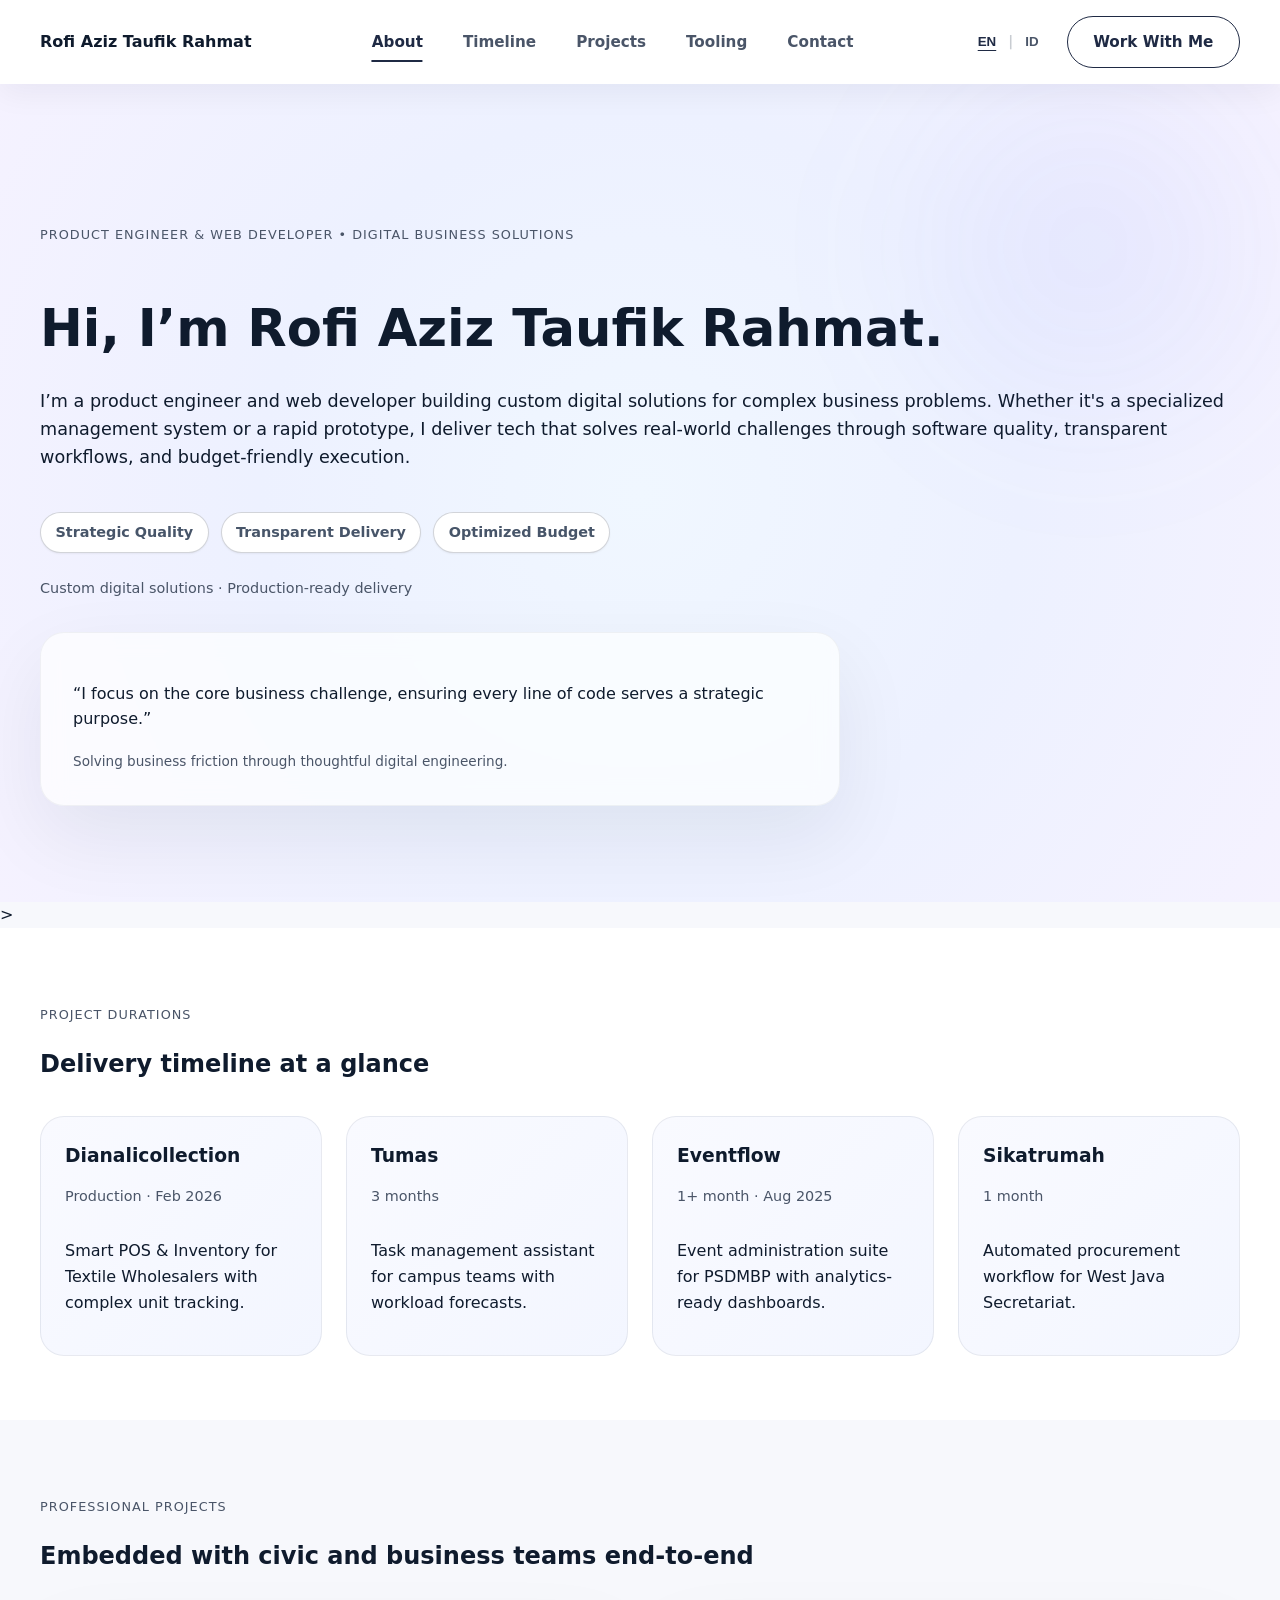
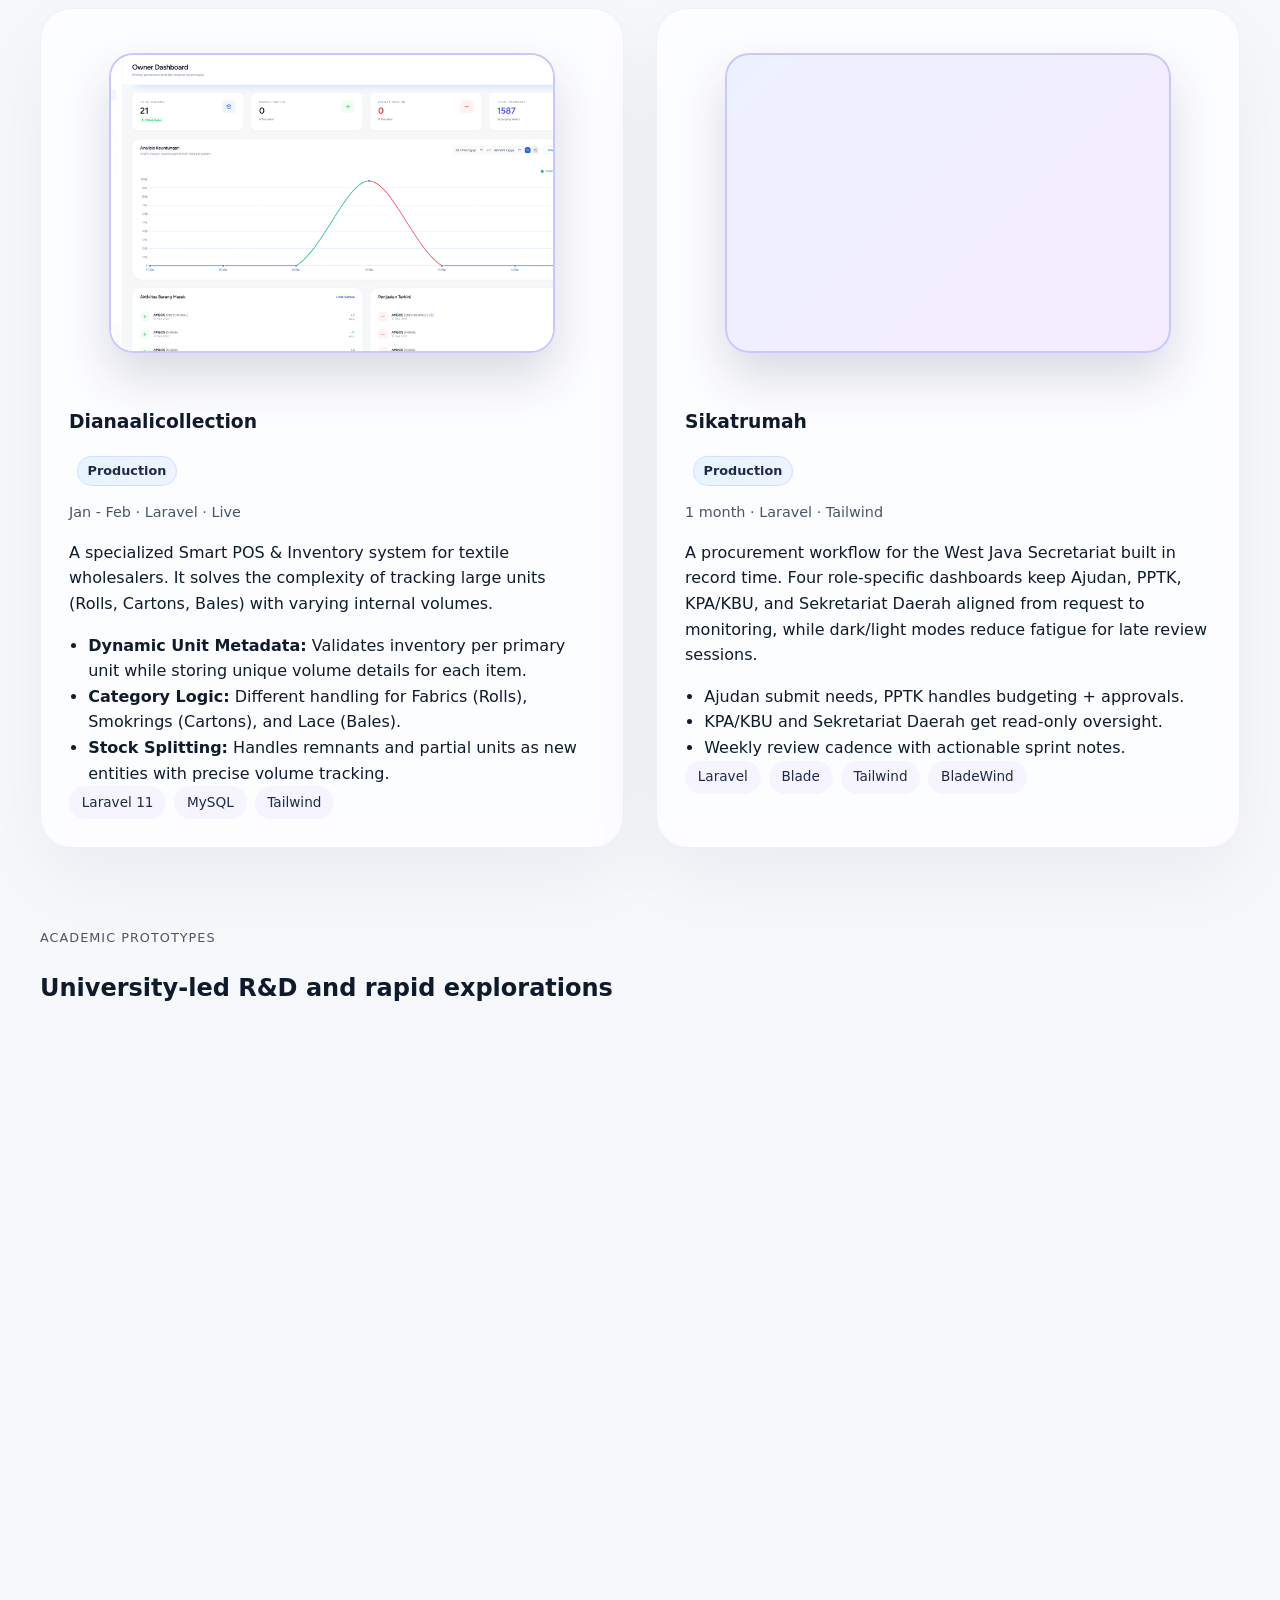
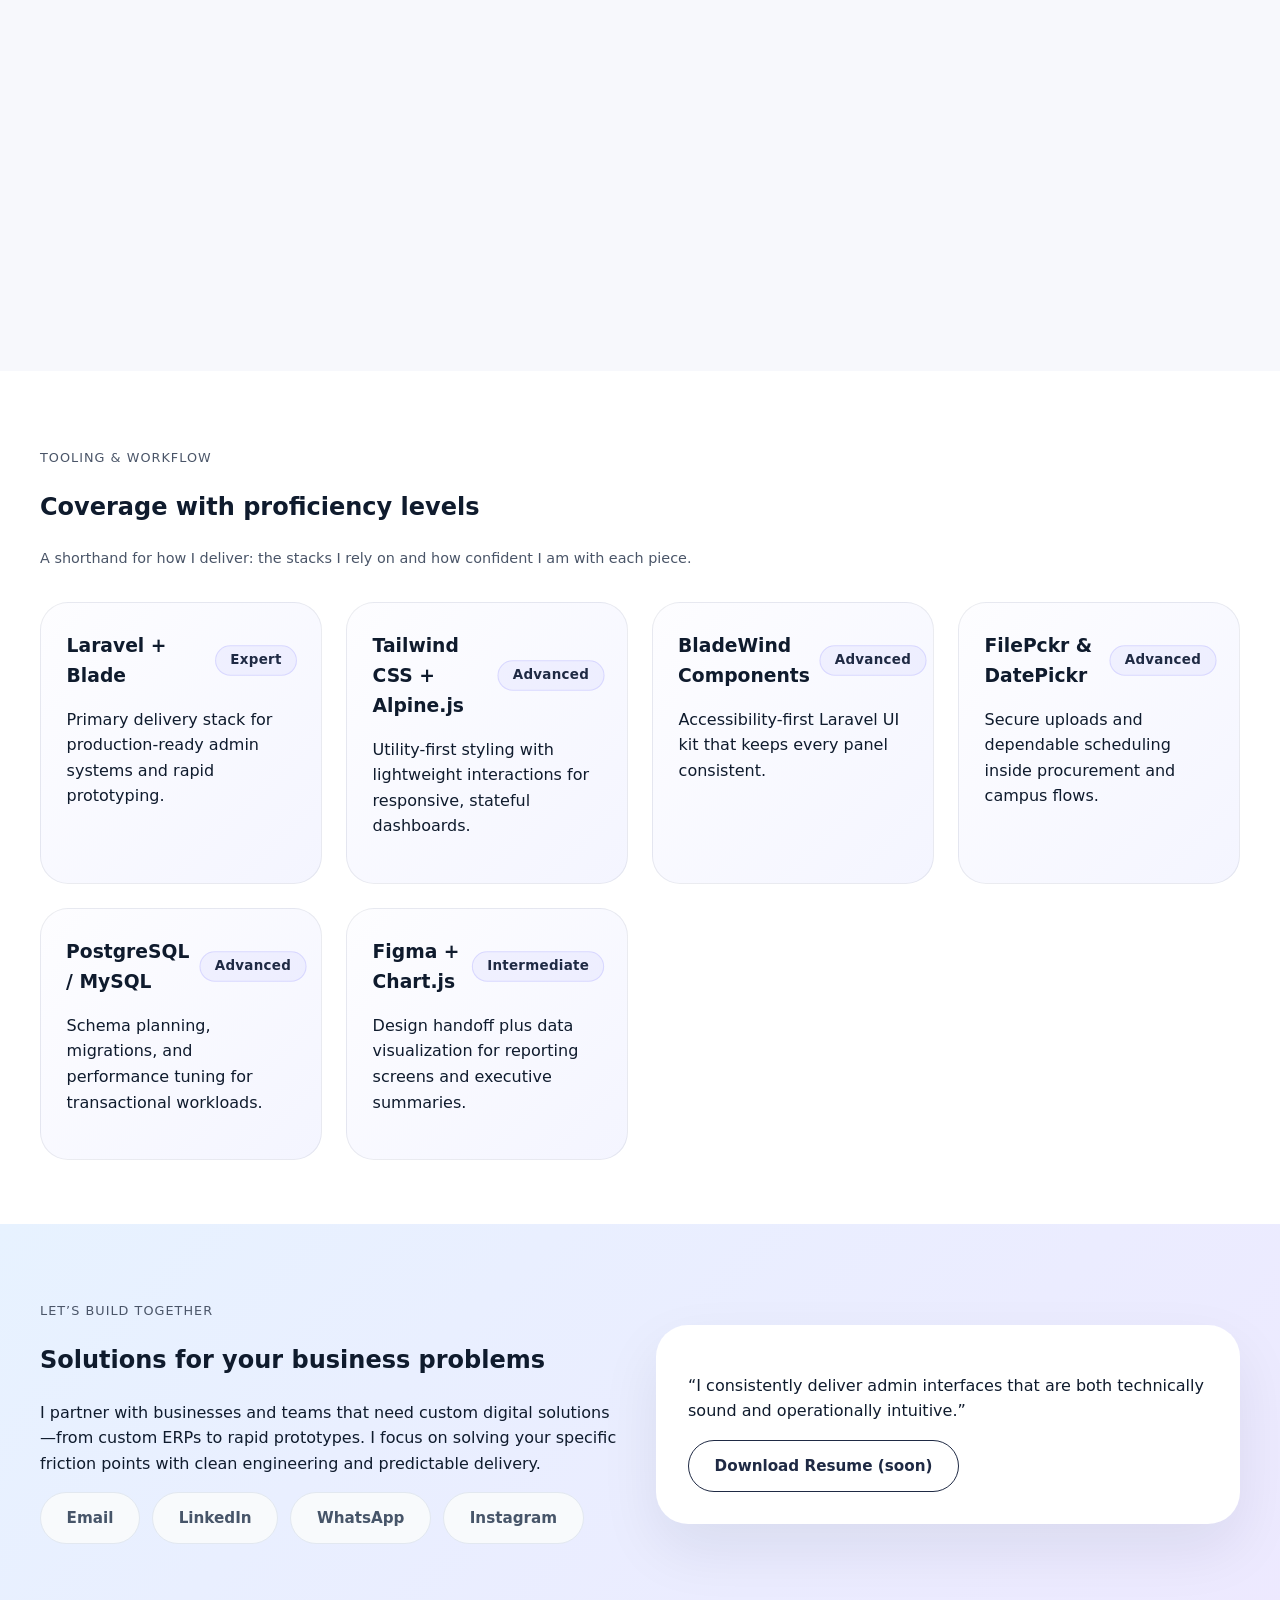
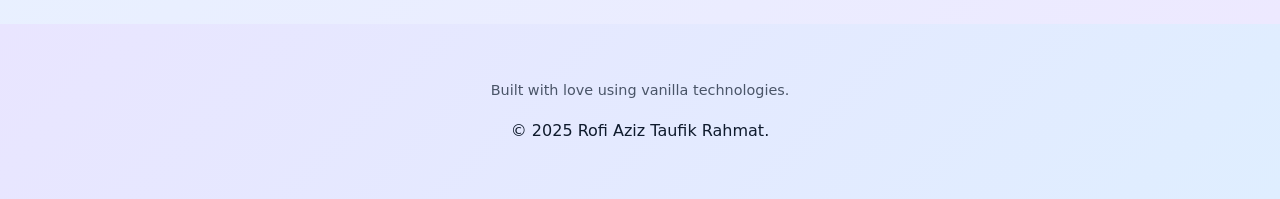
==== commit 05ce303b: "update navigasi" ====
--- a/index.html
+++ b/index.html
@@ -46,11 +46,11 @@
           <span class="hamburger"></span>
         </button>
         <nav class="nav" id="nav-menu" aria-label="Primary">
-          <a href="#about" data-i18n="nav.about">About</a>
-          <a href="#timeline" data-i18n="nav.timeline">Timeline</a>
-          <a href="#projects" data-i18n="nav.projects">Projects</a>
-          <a href="#tooling" data-i18n="nav.tooling">Tooling</a>
-          <a href="#contact" data-i18n="nav.contact">Contact</a>
+          <a href="#about" data-i18n="nav.about" data-text="About">About</a>
+          <a href="#timeline" data-i18n="nav.timeline" data-text="Timeline">Timeline</a>
+          <a href="#projects" data-i18n="nav.projects" data-text="Projects">Projects</a>
+          <a href="#tooling" data-i18n="nav.tooling" data-text="Tooling">Tooling</a>
+          <a href="#contact" data-i18n="nav.contact" data-text="Contact">Contact</a>
           <div class="mobile-only mobile-nav-footer">
             <div class="lang-switch">
               <button class="lang-btn active" data-lang="en">EN</button>
--- a/styles/main.css
+++ b/styles/main.css
@@ -154,39 +154,66 @@
 
 .nav {
   display: flex;
-  gap: 2rem;
-  flex-wrap: wrap;
+  gap: 2.5rem;
 }
 
 .nav a {
   color: var(--text-muted);
   text-decoration: none;
   font-size: 0.95rem;
-  font-weight: 500;
+  /* CRITICAL: Lock font-weight to 600 globally to prevent layout shifts */
+  font-weight: 600;
   padding: 0.5rem 0;
   position: relative;
-  transition: color 0.2s ease;
+  transition: color 0.3s ease;
+  /* Prevent any transform or scaling behavior */
+  transform: none !important;
+}
+
+.nav a::after {
+  content: "";
+  position: absolute;
+  bottom: 0;
+  left: 50%;
+  width: 0;
+  height: 2px;
+  background-color: var(--navy);
+  transition: width 0.3s cubic-bezier(0.4, 0, 0.2, 1);
+  transform: translateX(-50%);
 }
 
 .nav a:hover {
   color: var(--navy);
 }
 
+.nav a:hover::after,
+.nav a.active::after {
+  width: 100%;
+}
+
 .nav a.active {
   color: var(--navy);
-  font-weight: 600;
-}
-
-.nav a.active::after {
-  content: "";
-  position: absolute;
-  bottom: -4px;
-  left: 0;
-  width: 100%;
-  height: 2px;
-  background: var(--navy);
-  border-radius: 99px;
-}
+}
+
+@media (max-width: 768px) {
+  .nav {
+    flex-direction: column;
+    gap: 0;
+    width: 100%;
+  }
+  .nav a {
+    width: 100%;
+    text-align: center;
+    padding: 1.25rem;
+    border-bottom: 1px solid rgba(0, 0, 0, 0.05);
+  }
+  .nav a::after {
+    display: none;
+  }
+}
+
+/* Just a simple color change or a non-moving indicator if absolutely needed, 
+   but for now, we follow user's request: ONLY change color. */
 
 .header-actions {
   display: flex;
@@ -274,7 +301,7 @@
 }
 
 .btn:hover {
-  transform: translateY(-1px);
+  transform: none;
 }
 
 .btn {
